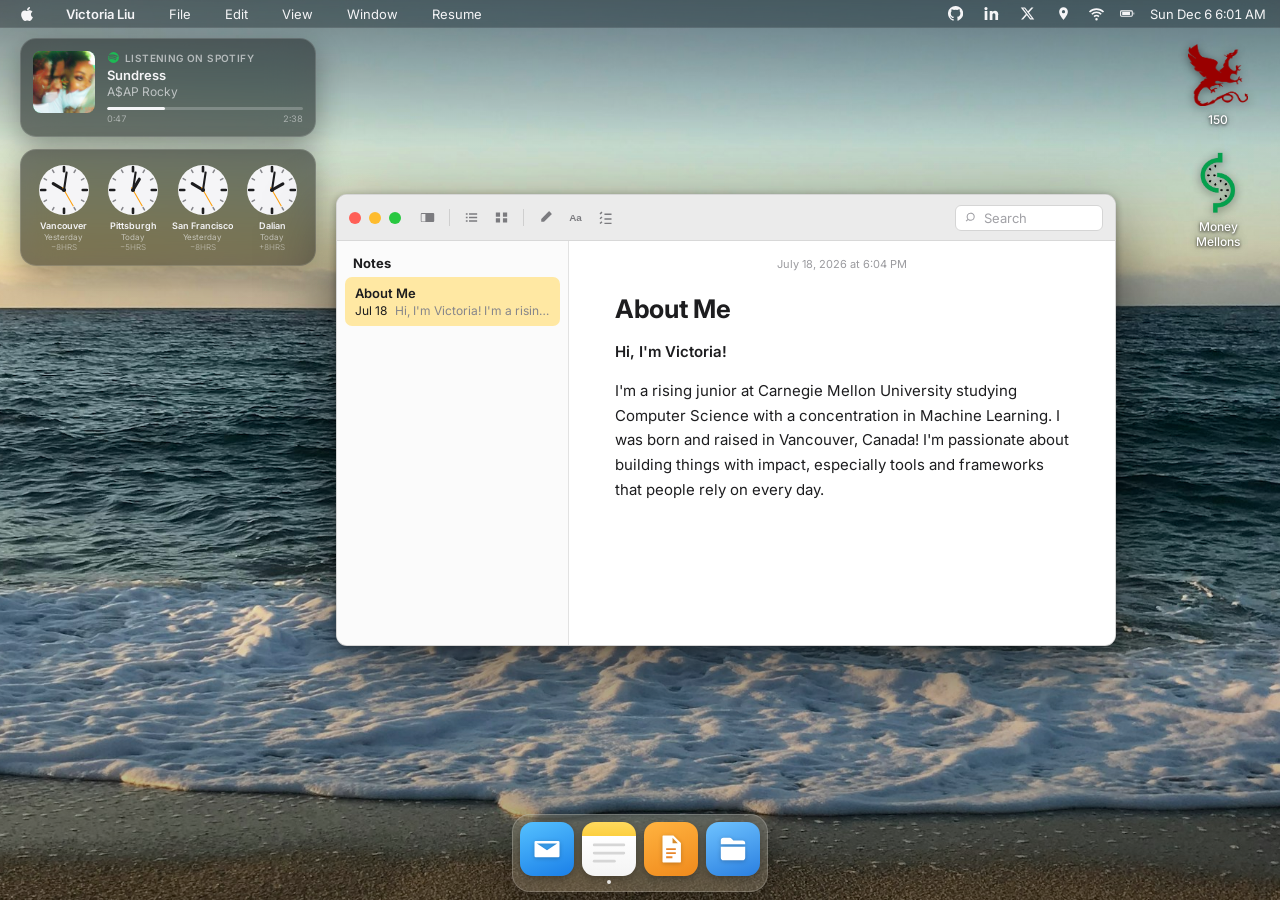
==== index.html @ 5d619349 "world clock" ====
<!DOCTYPE html>
<html lang="en">

  <head>

    <meta charset="utf-8">
    <meta name="viewport" content="width=device-width, initial-scale=1, shrink-to-fit=no">
    <meta name="description" content="Victoria Liu — Computer Science student at Carnegie Mellon University.">
    <meta name="author" content="Victoria Liu">

    <title>Victoria Liu</title>

    <!-- Favicon -->
    <link rel="icon" type="image/png" href="/img/favicon-96x96.png" sizes="96x96" />
    <link rel="icon" type="image/svg+xml" href="/img/favicon.svg" />
    <link rel="shortcut icon" href="/img/favicon.ico" />
    <link rel="apple-touch-icon" sizes="180x180" href="/img/apple-touch-icon.png" />
    <link rel="manifest" href="/img/site.webmanifest" />

    <!-- ?v= is a cache buster: bump it whenever the CSS or JS changes so
         browsers (and GitHub Pages visitors) don't run a stale stylesheet. -->
    <link href="css/macos.css?v=13" rel="stylesheet">

  </head>

  <body>

    <!-- ============ Menu bar ============ -->
    <div id="menubar">
      <button id="apple-btn" type="button" aria-label="Apple menu" aria-expanded="false">
        <svg class="apple-logo" viewBox="0 0 384 512" aria-hidden="true">
          <path d="M318.7 268.7c-.2-36.7 16.4-64.4 50-84.8-18.8-26.9-47.2-41.7-84.7-44.6-35.5-2.8-74.3 20.7-88.5 20.7-15 0-49.4-19.7-76.4-19.7C63.3 141.2 4 184.8 4 273.5q0 39.3 14.4 81.2c12.8 36.7 59 126.7 107.2 125.2 25.2-.6 43-17.9 75.8-17.9 31.8 0 48.3 17.9 76.4 17.9 48.6-.7 90.4-82.5 102.6-119.3-65.2-30.7-61.7-90-61.7-91.9zm-56.6-164.2c27.3-32.4 24.8-61.9 24-72.5-24.1 1.4-52 16.4-67.9 34.9-17.5 19.8-27.8 44.3-25.6 71.9 26.1 2 49.9-11.4 69.5-34.3z"/>
        </svg>
      </button>
      <span class="menu-item bold">Victoria Liu</span>
      <span class="menu-item hide-sm">File</span>
      <span class="menu-item hide-sm">Edit</span>
      <span class="menu-item hide-sm">View</span>
      <span class="menu-item hide-sm">Window</span>
      <a class="menu-item hide-sm" href="Victoria_Liu_Resume.pdf" target="_blank" rel="noopener"
         data-opens="preview">Resume</a>

      <span class="spacer"></span>

      <div class="status">
        <a class="status-icon" href="https://github.com/vliu12" target="_blank" rel="noopener"
           aria-label="GitHub" title="GitHub">
          <svg viewBox="0 0 16 16" aria-hidden="true">
            <path d="M8 0a8 8 0 0 0-2.5 15.6c.4.1.5-.2.5-.4v-1.4c-2.2.5-2.7-1-2.7-1-.4-.9-.9-1.2-.9-1.2-.7-.5.1-.5.1-.5.8.1 1.2.8 1.2.8.7 1.2 1.9.9 2.4.7 0-.6.3-.9.5-1.1-1.8-.2-3.6-.9-3.6-3.9 0-.9.3-1.6.8-2.1-.1-.2-.4-1 .1-2.1 0 0 .7-.2 2.2.8a7.6 7.6 0 0 1 4 0c1.5-1 2.2-.8 2.2-.8.5 1.1.2 1.9.1 2.1.5.5.8 1.2.8 2.1 0 3-1.8 3.7-3.6 3.9.3.3.5.8.5 1.5v2.2c0 .2.1.5.6.4A8 8 0 0 0 8 0z"/>
          </svg>
        </a>

        <a class="status-icon" href="https://www.linkedin.com/in/victoria-liu-9a439a294/"
           target="_blank" rel="noopener" aria-label="LinkedIn" title="LinkedIn">
          <svg viewBox="0 0 16 16" aria-hidden="true">
            <path d="M3.6 5.3H.7V15h2.9V5.3zM2.1 1a1.7 1.7 0 1 0 0 3.4A1.7 1.7 0 0 0 2.1 1zM15.3 9.5c0-2.8-1.5-4.4-3.6-4.4-1.5 0-2.3.8-2.7 1.4V5.3H6.1c0 .8 0 9.7 0 9.7H9V9.6c0-.3 0-.5.1-.7.2-.5.7-1.1 1.5-1.1 1 0 1.5.8 1.5 2V15h2.9V9.5z"/>
          </svg>
        </a>

        <a class="status-icon" href="https://x.com/victor1aliu" target="_blank" rel="noopener"
           aria-label="X" title="X">
          <svg viewBox="0 0 24 24" aria-hidden="true">
            <path d="M18.244 2.25h3.308l-7.227 8.26 8.502 11.24H16.17l-5.214-6.817L4.99 21.75H1.68l7.73-8.835L1.254 2.25H8.08l4.713 6.231 5.451-6.231zm-1.161 17.52h1.833L7.084 4.126H5.117l11.966 15.644z"/>
          </svg>
        </a>

        <button class="status-icon" id="location-btn" type="button"
                aria-label="Location" title="Location" aria-expanded="false">
          <svg viewBox="0 0 24 24" aria-hidden="true">
            <path d="M12 2a7 7 0 0 0-7 7c0 5.25 7 13 7 13s7-7.75 7-13a7 7 0 0 0-7-7zm0 9.6A2.6 2.6 0 1 1 12 6.4a2.6 2.6 0 0 1 0 5.2z"/>
          </svg>
        </button>
        <svg class="hide-sm" viewBox="0 0 24 24" aria-hidden="true">
          <path d="M12 18.5a1.75 1.75 0 1 0 0 3.5 1.75 1.75 0 0 0 0-3.5zm0-4.6c1.6 0 3.1.6 4.2 1.7l-1.6 1.6a3.7 3.7 0 0 0-5.2 0l-1.6-1.6a5.9 5.9 0 0 1 4.2-1.7zm0-4.6c2.8 0 5.4 1.1 7.4 3l-1.6 1.6a8 8 0 0 0-11.6 0L4.6 12.3a10.4 10.4 0 0 1 7.4-3zm0-4.6c4.1 0 7.9 1.6 10.7 4.3l-1.6 1.6a13 13 0 0 0-18.2 0L1.3 9C4.1 6.3 7.9 4.7 12 4.7z"/>
        </svg>
        <svg class="hide-sm" viewBox="0 0 24 24" aria-hidden="true">
          <path d="M3.5 7.5h14a2 2 0 0 1 2 2v5a2 2 0 0 1-2 2h-14a2 2 0 0 1-2-2v-5a2 2 0 0 1 2-2zm0 1.5a.5.5 0 0 0-.5.5v5a.5.5 0 0 0 .5.5h14a.5.5 0 0 0 .5-.5v-5a.5.5 0 0 0-.5-.5h-14zm1 1h11v4h-11v-4zm16 .5h1v3h-1v-3z"/>
        </svg>
        <span id="clock">—</span>
      </div>
    </div>

    <!-- ============ Apple menu ============ -->
    <div id="apple-menu" role="menu" aria-label="Apple menu" hidden>
      <button class="am-item" type="button" data-opens-window="about" role="menuitem">About This Mac</button>
      <div class="am-sep"></div>
      <button class="am-item" type="button" role="menuitem">System Settings…</button>
      <button class="am-item" type="button" role="menuitem">App Store</button>
      <div class="am-sep"></div>
      <button class="am-item am-submenu" type="button" role="menuitem">
        Recent Items
        <svg viewBox="0 0 24 24" aria-hidden="true"><path d="M9 5l7 7-7 7z"/></svg>
      </button>
      <div class="am-sep"></div>
      <button class="am-item" type="button" role="menuitem">
        Force Quit…<span class="am-key">⌥⇧⌘⎋</span>
      </button>
      <div class="am-sep"></div>
      <button class="am-item" type="button" role="menuitem">Sleep</button>
      <button class="am-item" type="button" role="menuitem">Restart…</button>
      <button class="am-item" type="button" role="menuitem">Shut Down…</button>
      <div class="am-sep"></div>
      <button class="am-item" type="button" role="menuitem">
        Lock Screen<span class="am-key">⌃⌘Q</span>
      </button>
      <button class="am-item" type="button" role="menuitem">
        Log Out Victoria Liu…<span class="am-key">⇧⌘Q</span>
      </button>
    </div>

    <!-- ============ Location popover ============ -->
    <div id="location-panel" role="dialog" aria-label="Location" hidden>
      <div class="cc-card cc-place">
        <span class="cc-pin">
          <svg viewBox="0 0 24 24" aria-hidden="true">
            <path d="M12 2a7 7 0 0 0-7 7c0 5.25 7 13 7 13s7-7.75 7-13a7 7 0 0 0-7-7zm0 9.6A2.6 2.6 0 1 1 12 6.4a2.6 2.6 0 0 1 0 5.2z"/>
          </svg>
        </span>
        <span class="cc-place-text">
          <span class="cc-title">San Jose</span>
          <span class="cc-sub">California, United States</span>
        </span>
      </div>

      <div class="cc-card">
        <div class="cc-row">
          <span class="cc-label">Local time</span>
          <span class="cc-value" id="local-time">—</span>
        </div>
        <div class="cc-row">
          <span class="cc-label">Time zone</span>
          <span class="cc-value" id="local-zone">Pacific Time</span>
        </div>
      </div>

      <div class="cc-card cc-note">
        <span class="cc-label">Currently</span>
        <span class="cc-note-text">Summer on ServiceNow's AI&nbsp;Discovery team</span>
      </div>
    </div>

    <!-- ============ Desktop ============ -->
    <div id="desktop">

      <!-- ---------- Desktop widgets ---------- -->
      <div id="desktop-widgets">

      <a id="now-playing" href="https://open.spotify.com/" target="_blank" rel="noopener">
        <span class="np-art">
          <img id="np-art-img" src="" alt="" hidden>
          <svg class="np-art-fallback" viewBox="0 0 24 24" aria-hidden="true">
            <path d="M12 3v10.6a3.2 3.2 0 1 0 1.6 2.8V7.4l5.4-1.5V3z"/>
          </svg>
        </span>

        <span class="np-meta">
          <span class="np-top">
            <svg class="np-logo" viewBox="0 0 24 24" aria-hidden="true">
              <path d="M12 2a10 10 0 1 0 0 20 10 10 0 0 0 0-20zm4.6 14.4a.8.8 0 0 1-1.1.3c-3-1.8-6.7-2.2-11.1-1.2a.8.8 0 1 1-.3-1.5c4.8-1.1 8.9-.6 12.2 1.4.4.2.5.7.3 1zm1.2-2.7a1 1 0 0 1-1.3.3c-3.4-2.1-8.6-2.7-12.6-1.5a1 1 0 0 1-.6-1.9c4.6-1.4 10.3-.7 14.2 1.7.4.3.6.9.3 1.4zm.1-2.8C14 8.6 7.7 8.4 4 9.5a1.2 1.2 0 1 1-.7-2.3C7.6 5.9 14.5 6.2 19 8.8a1.2 1.2 0 0 1-1.2 2.1z"/>
            </svg>
            <span class="np-status" id="np-status">Listening on Spotify</span>
          </span>
          <span class="np-title" id="np-title">—</span>
          <span class="np-artist" id="np-artist">—</span>
          <span class="np-bar"><span class="np-fill" id="np-fill"></span></span>
          <span class="np-times">
            <span id="np-elapsed">0:00</span>
            <span id="np-total">0:00</span>
          </span>
        </span>
      </a>

      <section id="world-clock" aria-label="World clock">
        <div class="wc-grid" id="wc-grid"></div>
      </section>

      </div>

      <!-- ---------- Desktop shortcuts ---------- -->
      <div id="desktop-icons">
        <a class="desktop-icon" href="https://www.cs.cmu.edu/~15150/staff.html"
           target="_blank" rel="noopener" title="15-150 course staff">
          <span class="di-glyph">
            <img src="img/scs-dragon.png" alt="" aria-hidden="true">
          </span>
          <span class="di-label">150</span>
        </a>

        <a class="desktop-icon" href="https://www.andrew.cmu.edu/user/ultimate/mmellons/roster.html"
           target="_blank" rel="noopener" title="CMU Money Mellons roster">
          <span class="di-glyph">
            <img src="img/money-mellons.png" alt="" aria-hidden="true">
          </span>
          <span class="di-label">Money Mellons</span>
        </a>
      </div>

      <!-- ---------- Notes (light theme) ---------- -->
      <div class="window theme-notes" data-app="notes" style="width: 780px; height: 452px;" hidden>
        <div class="titlebar">
          <div class="traffic">
            <button class="close" type="button" aria-label="Close">
              <svg viewBox="0 0 8 8" aria-hidden="true"><path d="M1.5 1.5l5 5M6.5 1.5l-5 5"/></svg>
            </button>
            <button class="minimize" type="button" aria-label="Minimize">
              <svg viewBox="0 0 8 8" aria-hidden="true"><path d="M1.2 4h5.6"/></svg>
            </button>
            <button class="zoom" type="button" aria-label="Zoom">
              <svg viewBox="0 0 8 8" aria-hidden="true"><path d="M1.5 1.5h5v5h-5z"/></svg>
            </button>
          </div>

          <div class="notes-tools" aria-hidden="true">
            <svg viewBox="0 0 24 24"><path d="M4 5.5h16a1.5 1.5 0 0 1 1.5 1.5v10a1.5 1.5 0 0 1-1.5 1.5H4A1.5 1.5 0 0 1 2.5 17V7A1.5 1.5 0 0 1 4 5.5zm5 1.5H4a.5.5 0 0 0-.5.5v9.5a.5.5 0 0 0 .5.5h5V7z"/></svg>
            <span class="tool-sep"></span>
            <svg viewBox="0 0 24 24"><path d="M4 6h2.5v2H4V6zm4.5 0H20v2H8.5V6zM4 11h2.5v2H4v-2zm4.5 0H20v2H8.5v-2zM4 16h2.5v2H4v-2zm4.5 0H20v2H8.5v-2z"/></svg>
            <svg class="hide-sm" viewBox="0 0 24 24"><path d="M4 5h6v6H4V5zm10 0h6v6h-6V5zM4 13h6v6H4v-6zm10 0h6v6h-6v-6z"/></svg>
            <span class="tool-sep hide-sm"></span>
            <svg class="hide-sm" viewBox="0 0 24 24"><path d="M17.8 3.6l2.6 2.6a1 1 0 0 1 0 1.4L10 18h-4v-4L16.4 3.6a1 1 0 0 1 1.4 0z"/></svg>
            <svg class="hide-sm" viewBox="0 0 24 24"><text x="12" y="17.5" text-anchor="middle" font-size="14" font-weight="600" font-family="-apple-system, BlinkMacSystemFont, sans-serif">Aa</text></svg>
            <svg class="hide-sm" viewBox="0 0 24 24"><path d="M3.5 6.2l1.6 1.6 2.6-2.6L6.3 3.6 3.5 6.2zm7 .3h10v2h-10v-2zM3.5 13l1.6 1.6 2.6-2.6-1.4-1.4-2.8 2.4zm7 0h10v2h-10v-2zM3.5 19.6l1.6 1.6 2.6-2.6-1.4-1.4-2.8 2.4zm7-.3h10v2h-10v-2z"/></svg>
          </div>

          <div class="notes-search" aria-hidden="true">
            <svg viewBox="0 0 24 24"><path d="M10.5 3a7.5 7.5 0 1 1-4.6 13.4l-3.2 3.2-1.4-1.4 3.2-3.2A7.5 7.5 0 0 1 10.5 3zm0 2a5.5 5.5 0 1 0 0 11 5.5 5.5 0 0 0 0-11z"/></svg>
            <span>Search</span>
          </div>
        </div>

        <div class="window-body">
          <nav class="notes-list">
            <div class="notes-list-header">Notes</div>
            <button class="note-item active" type="button">
              <span class="note-item-title">About Me</span>
              <span class="note-item-meta">
                <span class="note-item-date">Jul 18</span>
                Hi, I'm Victoria! I'm a rising junior at CMU…
              </span>
            </button>
          </nav>

          <article class="notes-content">
            <div class="note-timestamp">July 18, 2026 at 6:04 PM</div>

            <h1 class="note-title">About Me</h1>

            <p class="note-lead">Hi, I'm Victoria!</p>

            <p>
              I'm a rising junior at Carnegie Mellon University studying Computer Science
              with a concentration in Machine Learning. I was born and raised in Vancouver,
              Canada! I'm passionate about building things with impact, especially tools and
              frameworks that people rely on every day.
            </p>

          </article>
        </div>

        <div class="resize-handle"></div>
      </div>

      <!-- ---------- About This Mac ---------- -->
      <div class="window theme-about" data-app="about" style="width: 372px; height: 566px;" hidden>
        <div class="titlebar">
          <div class="traffic">
            <button class="close" type="button" aria-label="Close">
              <svg viewBox="0 0 8 8" aria-hidden="true"><path d="M1.5 1.5l5 5M6.5 1.5l-5 5"/></svg>
            </button>
            <span class="dot-disabled"></span>
            <span class="dot-disabled"></span>
          </div>
        </div>

        <div class="about-body">
          <img class="about-portrait" src="img/profile.jpg" alt="Victoria Liu">

          <h1 class="about-name">Victoria Liu</h1>
          <p class="about-sub">April 2006</p>

          <dl class="about-specs">
            <dt>Education</dt><dd>Carnegie Mellon University</dd>
            <dt>Currently</dt><dd>ServiceNow</dd>
            <dt>Previously</dt><dd>Turing</dd>
          </dl>

          <div class="about-footer">
            <span class="about-cert">Regulatory Certification</span>
            <p>© 2026 Victoria Liu.<br>All Rights Reserved.</p>
          </div>
        </div>
      </div>

      <!-- ---------- Mail: compose ---------- -->
      <div class="window theme-mail" data-app="mail" style="width: 620px; height: 640px;" hidden>
        <div class="titlebar">
          <span class="title">New Message</span>
          <span class="titlebar-spacer"></span>
          <div class="traffic">
            <button class="minimize" type="button" aria-label="Minimize">
              <svg viewBox="0 0 20 20" aria-hidden="true"><path d="M5 13.5h10v1.1H5z"/></svg>
            </button>
            <button class="zoom" type="button" aria-label="Full screen">
              <svg viewBox="0 0 20 20" aria-hidden="true"><path d="M4 11.4h1.1v3l3.2-3.2.8.8-3.2 3.2h3v1.1H4v-4.9zm11.9-2.8h-1.1v-3l-3.2 3.2-.8-.8 3.2-3.2h-3V3.7h4.9v4.9z"/></svg>
            </button>
            <button class="close" type="button" aria-label="Close">
              <svg viewBox="0 0 20 20" aria-hidden="true"><path d="M14.7 6.1l-.8-.8-3.9 3.9-3.9-3.9-.8.8 3.9 3.9-3.9 3.9.8.8 3.9-3.9 3.9 3.9.8-.8-3.9-3.9z"/></svg>
            </button>
          </div>
        </div>

        <form class="mail-body" id="mail-form" novalidate>
          <div class="mail-field">
            <span class="mail-prefix">To</span>
            <input id="mail-to" type="text" value="Victoria Liu" readonly tabindex="-1">
            <span class="mail-ccbcc" aria-hidden="true">Cc Bcc</span>
          </div>

          <div class="mail-field">
            <span class="mail-prefix">From</span>
            <input id="mail-from" name="email" type="email" required
                   placeholder="your@email.com" autocomplete="email"
                   aria-label="Your email address">
          </div>

          <div class="mail-field">
            <input id="mail-subject" name="subject" type="text" required
                   placeholder="Subject" aria-label="Subject">
          </div>

          <!-- Honeypot: real people never see or fill this. -->
          <input class="mail-hp" type="text" name="_gotcha" tabindex="-1" autocomplete="off" aria-hidden="true">

          <textarea id="mail-message" name="message" required
                    aria-label="Message"></textarea>

          <p class="mail-status" id="mail-status" role="status" aria-live="polite"></p>

          <div class="mail-formatbar" aria-hidden="true">
            <span class="fmt-font">Sans Serif<svg viewBox="0 0 24 24"><path d="M7 10l5 5 5-5z"/></svg></span>
            <span class="fmt-sep"></span>
            <span class="fmt-b">B</span>
            <span class="fmt-i">I</span>
            <span class="fmt-u">U</span>
            <span class="fmt-sep"></span>
            <svg viewBox="0 0 24 24"><path d="M3 5h18v2H3V5zm0 4h12v2H3V9zm0 4h18v2H3v-2zm0 4h12v2H3v-2z"/></svg>
            <svg viewBox="0 0 24 24"><path d="M4 6h2v2H4V6zm4 .5h12v1.5H8V6.5zM4 11h2v2H4v-2zm4 .5h12V13H8v-1.5zM4 16h2v2H4v-2zm4 .5h12V18H8v-1.5z"/></svg>
            <svg viewBox="0 0 24 24"><path d="M11 5h10v2H11V5zm0 6h10v2H11v-2zm0 6h10v2H11v-2zM3 6.5L6 4v5L3 6.5zm0 6L6 10v5l-3-2.5z"/></svg>
          </div>

          <div class="mail-actions">
            <button class="mail-send" type="submit">
              Send
              <span class="mail-send-caret"><svg viewBox="0 0 24 24"><path d="M7 10l5 5 5-5z"/></svg></span>
            </button>

            <div class="mail-tools" aria-hidden="true">
              <span class="tool-aa">Aa</span>
              <svg viewBox="0 0 24 24"><path d="M16.5 6.5l1.9-1.9 1.1 1.1-1.9 1.9-1.1-1.1zM4 17.2L14.4 6.8l1.1 1.1L5.1 18.3H4v-1.1z"/></svg>
              <svg viewBox="0 0 24 24"><path d="M16.5 6v9.8a4 4 0 1 1-8 0V5.5a2.6 2.6 0 0 1 5.2 0v9.3a1.2 1.2 0 0 1-2.4 0V6.5H10v8.3a2.5 2.5 0 0 0 5 0V5.5a3.9 3.9 0 0 0-7.8 0v10.3a5.3 5.3 0 0 0 10.6 0V6h-1.3z"/></svg>
              <svg viewBox="0 0 24 24"><path d="M10.6 13.4a3.7 3.7 0 0 0 5.6.4l2.3-2.3a3.7 3.7 0 0 0-5.3-5.3l-1.3 1.3 1.1 1.1 1.3-1.3a2.2 2.2 0 0 1 3.1 3.1l-2.3 2.3a2.2 2.2 0 0 1-3.3-.2l-1.2.9zm2.8-2.8a3.7 3.7 0 0 0-5.6-.4l-2.3 2.3a3.7 3.7 0 0 0 5.3 5.3l1.3-1.3-1.1-1.1-1.3 1.3a2.2 2.2 0 0 1-3.1-3.1l2.3-2.3a2.2 2.2 0 0 1 3.3.2l1.2-.9z"/></svg>
              <svg viewBox="0 0 24 24"><path d="M12 2a10 10 0 1 0 0 20 10 10 0 0 0 0-20zm0 1.6a8.4 8.4 0 1 1 0 16.8 8.4 8.4 0 0 1 0-16.8zM8.5 9.5a1.2 1.2 0 1 1 2.4 0 1.2 1.2 0 0 1-2.4 0zm4.6 0a1.2 1.2 0 1 1 2.4 0 1.2 1.2 0 0 1-2.4 0zM12 17c-2 0-3.7-1.2-4.4-3h8.8c-.7 1.8-2.4 3-4.4 3z"/></svg>
              <svg viewBox="0 0 24 24"><path d="M4 5h16a1 1 0 0 1 1 1v12a1 1 0 0 1-1 1H4a1 1 0 0 1-1-1V6a1 1 0 0 1 1-1zm.6 12.4h14.8l-4.2-5.6-3.3 4.3-2.3-2.8-5 4.1z"/></svg>
              <svg viewBox="0 0 24 24"><path d="M12 2a4.5 4.5 0 0 0-4.5 4.5V9H6a1 1 0 0 0-1 1v10a1 1 0 0 0 1 1h12a1 1 0 0 0 1-1V10a1 1 0 0 0-1-1h-1.5V6.5A4.5 4.5 0 0 0 12 2zm0 1.6a2.9 2.9 0 0 1 2.9 2.9V9H9.1V6.5A2.9 2.9 0 0 1 12 3.6z"/></svg>
              <svg class="tool-more" viewBox="0 0 24 24"><path d="M12 8a1.6 1.6 0 1 1 0-3.2A1.6 1.6 0 0 1 12 8zm0 5.6a1.6 1.6 0 1 1 0-3.2 1.6 1.6 0 0 1 0 3.2zm0 5.6a1.6 1.6 0 1 1 0-3.2 1.6 1.6 0 0 1 0 3.2z"/></svg>
            </div>

            <button class="mail-discard" type="button" aria-label="Discard draft" title="Discard draft">
              <svg viewBox="0 0 24 24"><path d="M9 3h6l1 1h4v2H4V4h4l1-1zM6 7h12l-1 13a1 1 0 0 1-1 1H8a1 1 0 0 1-1-1L6 7z"/></svg>
            </button>
          </div>
        </form>

        <div class="resize-handle"></div>
      </div>

      <!-- ---------- Preview: resume PDF ---------- -->
      <div class="window theme-preview" data-app="preview" style="width: 720px; height: 760px;" hidden>
        <div class="titlebar">
          <div class="traffic">
            <button class="close" type="button" aria-label="Close">
              <svg viewBox="0 0 8 8" aria-hidden="true"><path d="M1.5 1.5l5 5M6.5 1.5l-5 5"/></svg>
            </button>
            <button class="minimize" type="button" aria-label="Minimize">
              <svg viewBox="0 0 8 8" aria-hidden="true"><path d="M1.2 4h5.6"/></svg>
            </button>
            <button class="zoom" type="button" aria-label="Zoom">
              <svg viewBox="0 0 8 8" aria-hidden="true"><path d="M1.5 1.5h5v5h-5z"/></svg>
            </button>
          </div>
          <span class="title">Victoria_Liu_Resume.pdf</span>
          <span class="titlebar-spacer"></span>
          <a class="pdf-open-link" href="Victoria_Liu_Resume.pdf" target="_blank" rel="noopener">
            <svg viewBox="0 0 16 16" aria-hidden="true"><path d="M6 3h7v7h-2V6.4l-6.3 6.3-1.4-1.4L9.6 5H6V3z"/></svg>
            Open
          </a>
        </div>

        <div class="pdf-body">
          <!-- <object> renders its children only when the PDF can't be shown
               inline (e.g. mobile Safari), giving a genuine fallback. -->
          <object class="pdf-frame" type="application/pdf"
                  data-src="Victoria_Liu_Resume.pdf#view=FitH"
                  aria-label="Victoria Liu — Resume">
            <p class="pdf-fallback">
              This browser can't display PDFs inline.
              <a href="Victoria_Liu_Resume.pdf" target="_blank" rel="noopener">Open the resume</a>
              in a new tab instead.
            </p>
          </object>
        </div>

        <div class="resize-handle"></div>
      </div>

      <!-- ---------- Pages: work experience document ---------- -->
      <div class="window theme-pages" data-app="pages" style="width: 860px; height: 660px;" hidden>
        <div class="titlebar">
          <div class="traffic">
            <button class="close" type="button" aria-label="Close">
              <svg viewBox="0 0 8 8" aria-hidden="true"><path d="M1.5 1.5l5 5M6.5 1.5l-5 5"/></svg>
            </button>
            <button class="minimize" type="button" aria-label="Minimize">
              <svg viewBox="0 0 8 8" aria-hidden="true"><path d="M1.2 4h5.6"/></svg>
            </button>
            <button class="zoom" type="button" aria-label="Zoom">
              <svg viewBox="0 0 8 8" aria-hidden="true"><path d="M1.5 1.5h5v5h-5z"/></svg>
            </button>
          </div>

          <div class="pg-tools" aria-hidden="true">
            <span class="pg-tool"><svg viewBox="0 0 24 24"><path d="M4 5.5h16a1.5 1.5 0 0 1 1.5 1.5v10a1.5 1.5 0 0 1-1.5 1.5H4A1.5 1.5 0 0 1 2.5 17V7A1.5 1.5 0 0 1 4 5.5zm5 1.5H4a.5.5 0 0 0-.5.5v9.5a.5.5 0 0 0 .5.5h5V7z"/></svg><i>View</i></span>
            <span class="pg-tool"><svg viewBox="0 0 24 24"><path d="M10.5 3a7.5 7.5 0 1 1-4.6 13.4l-3.2 3.2-1.4-1.4 3.2-3.2A7.5 7.5 0 0 1 10.5 3zm0 2a5.5 5.5 0 1 0 0 11 5.5 5.5 0 0 0 0-11z"/></svg><i>Zoom</i></span>
            <span class="pg-sep"></span>
            <span class="pg-tool"><svg viewBox="0 0 24 24"><path d="M6 3h8l4 4v14a1 1 0 0 1-1 1H6a1 1 0 0 1-1-1V4a1 1 0 0 1 1-1zm7 1.6V8h3.4L13 4.6z"/></svg><i>Insert</i></span>
            <span class="pg-tool"><svg viewBox="0 0 24 24"><path d="M3 4h18v16H3V4zm2 2v3h5V6H5zm7 0v3h7V6h-7zM5 11v3h5v-3H5zm7 0v3h7v-3h-7zM5 16v2h5v-2H5zm7 0v2h7v-2h-7z"/></svg><i>Table</i></span>
            <span class="pg-tool"><svg viewBox="0 0 24 24"><path d="M4 19h16v2H4v-2zM6 10h3v7H6v-7zm5-5h3v12h-3V5zm5 8h3v4h-3v-4z"/></svg><i>Chart</i></span>
            <span class="pg-tool"><svg viewBox="0 0 24 24"><path d="M5 4h14v3h-5.5v13h-3V7H5V4z"/></svg><i>Text</i></span>
            <span class="pg-tool"><svg viewBox="0 0 24 24"><path d="M4 5h16a1 1 0 0 1 1 1v12a1 1 0 0 1-1 1H4a1 1 0 0 1-1-1V6a1 1 0 0 1 1-1zm.6 12.4h14.8l-4.2-5.6-3.3 4.3-2.3-2.8-5 4.1z"/></svg><i>Media</i></span>
          </div>

          <span class="titlebar-spacer"></span>

          <div class="pg-right" aria-hidden="true">
            <span class="pg-pill">Format</span>
            <span class="pg-pill">Document</span>
          </div>
        </div>

        <div class="pages-canvas">
          <article class="pages-sheet">
            <h1 class="ps-title">Work Experience</h1>
            <p class="ps-sub">Victoria Liu</p>

            <section class="ps-entry">
              <div class="ps-head">
                <span class="ps-role">Software Engineer Intern</span>
                <span class="ps-date">May 2026 – Aug 2026</span>
              </div>
              <div class="ps-org">ServiceNow, AI Control Tower Team · Santa Clara, CA</div>
            </section>

            <section class="ps-entry">
              <div class="ps-head">
                <span class="ps-role">Software Developer</span>
                <span class="ps-date">Jul 2025 – Oct 2025</span>
              </div>
              <div class="ps-org">Turing · Palo Alto, CA</div>
              <ul>
                <li>Built internal dashboards with Django and REST APIs, streamlining team management and reducing coordination time by 25%.</li>
                <li>Engineered scalable UI flows and backend integrations to support 4,500+ concurrent users during planned scale-up.</li>
                <li>Implemented advanced search, filtering, pagination, and real-time JSON endpoints, reducing data retrieval latency by 30% and improving cross-team data sync.</li>
              </ul>
            </section>

            <section class="ps-entry">
              <div class="ps-head">
                <span class="ps-role">Software Developer Intern</span>
                <span class="ps-date">May 2025 – Jul 2025</span>
              </div>
              <div class="ps-org">Wealthmeup.ai · Lewes, DE</div>
              <ul>
                <li>Spearheaded an automated Slack alert system to monitor account balances, eliminating manual checks and reducing response delays by 50%.</li>
                <li>Engineered Python scraping pipelines to aggregate multi-source outreach data, increasing lead generation efficiency by 40%.</li>
                <li>Partnered with product and growth teams to design new app features, supporting backend monitoring, user adoption, and launch strategy.</li>
              </ul>
            </section>

            <section class="ps-entry">
              <div class="ps-head">
                <span class="ps-role">Software Developer</span>
                <span class="ps-date">Jan 2025 – Present</span>
              </div>
              <div class="ps-org">ScottyLabs · Pittsburgh, PA</div>
              <ul>
                <li>Developed an SSO-enabled rating and review system for CMUEats, storing 1,000+ feedback entries in MongoDB and improving usability.</li>
                <li>Collaborated in a 7-person team to scale CMUEats, a full-stack PWA serving 3,000+ monthly users with live dining availability across CMU.</li>
                <li>Integrated DiningAPI to scrape data from 20+ CMU dining sites and distribute real-time dining information through a RESTful API.</li>
              </ul>
            </section>

            <section class="ps-entry">
              <div class="ps-head">
                <span class="ps-role">Teaching Assistant</span>
                <span class="ps-date">Jan 2026 – Present</span>
              </div>
              <div class="ps-org">Carnegie Mellon University, 15-150 · Pittsburgh, PA</div>
              <ul>
                <li>Lead weekly recitations and office hours for 15-150: Principles of Functional Programming, a proof- and code-intensive course in Standard ML.</li>
                <li>Guide students through recursion, higher-order functions, cost analysis, work-span reasoning, and inductive proofs.</li>
                <li>Provide detailed feedback on code correctness, asymptotic analysis, and formal reasoning to strengthen both programming and proof-writing skills.</li>
              </ul>
            </section>
          </article>
        </div>

        <div class="resize-handle"></div>
      </div>

      <!-- ---------- Projects (dark theme) ---------- -->
      <div class="window" data-app="projects" style="width: 820px; height: 520px;" hidden>
        <div class="titlebar">
          <div class="traffic">
            <button class="close" type="button" aria-label="Close">
              <svg viewBox="0 0 8 8" aria-hidden="true"><path d="M1.5 1.5l5 5M6.5 1.5l-5 5"/></svg>
            </button>
            <button class="minimize" type="button" aria-label="Minimize">
              <svg viewBox="0 0 8 8" aria-hidden="true"><path d="M1.2 4h5.6"/></svg>
            </button>
            <button class="zoom" type="button" aria-label="Zoom">
              <svg viewBox="0 0 8 8" aria-hidden="true"><path d="M1.5 1.5h5v5h-5z"/></svg>
            </button>
          </div>
          <span class="title">Projects</span>
        </div>

        <div class="window-body">
          <nav class="win-sidebar">
            <div class="section-label">Projects</div>
            <div id="project-list"></div>
          </nav>
          <div class="win-detail" id="project-detail"></div>
        </div>

        <div class="resize-handle"></div>
      </div>

    </div>

    <!-- ============ Dock ============ -->
    <div id="dock">
      <button class="dock-app" data-app="mail" type="button" aria-label="Mail">
        <span class="tooltip">Mail</span>
        <span class="icon mail">
          <svg viewBox="0 0 24 24" aria-hidden="true">
            <path d="M3 5.5h18a1 1 0 0 1 1 1v11a1 1 0 0 1-1 1H3a1 1 0 0 1-1-1v-11a1 1 0 0 1 1-1zm.9 2L12 13l8.1-5.5H3.9z"/>
          </svg>
        </span>
        <span class="dot"></span>
      </button>

      <button class="dock-app" data-app="notes" type="button" aria-label="Notes">
        <span class="tooltip">Notes</span>
        <span class="icon notes">
          <svg viewBox="0 0 40 40" aria-hidden="true">
            <line x1="9" y1="17" x2="31" y2="17"/>
            <line x1="9" y1="23" x2="31" y2="23"/>
            <line x1="9" y1="29" x2="24" y2="29"/>
          </svg>
        </span>
        <span class="dot"></span>
      </button>

      <button class="dock-app" data-app="pages" type="button" aria-label="Work Experience">
        <span class="tooltip">Work Experience</span>
        <span class="icon pages">
          <svg viewBox="0 0 24 24" aria-hidden="true">
            <path d="M6.5 2.5h7.2L19 7.8V21a.5.5 0 0 1-.5.5h-12A.5.5 0 0 1 6 21V3a.5.5 0 0 1 .5-.5zm6.6 1.6v3.8h3.7l-3.7-3.8z"/>
            <path d="M8.6 11.4h6.8v1.3H8.6zM8.6 14.3h6.8v1.3H8.6zM8.6 17.2h4.4v1.3H8.6z" fill="#e8862b"/>
          </svg>
        </span>
        <span class="dot"></span>
      </button>

      <button class="dock-app" data-app="projects" type="button" aria-label="Projects">
        <span class="tooltip">Projects</span>
        <span class="icon projects">
          <svg viewBox="0 0 16 16" aria-hidden="true">
            <path d="M1.5 3.5A1.5 1.5 0 0 1 3 2h3.2c.4 0 .8.2 1.1.5l.9.9H13a1.5 1.5 0 0 1 1.5 1.5v.6h-13V3.5zM1.5 6.8h13v5.7A1.5 1.5 0 0 1 13 14H3a1.5 1.5 0 0 1-1.5-1.5V6.8z"/>
          </svg>
        </span>
        <span class="dot"></span>
      </button>
    </div>

    <script src="js/macos.js?v=13"></script>

  </body>

</html>
---- css/macos.css ----
/* =====================================================
   macOS-style desktop
   ===================================================== */

@import url('https://fonts.googleapis.com/css2?family=Inter:wght@300;400;500;600;700&display=swap');

:root {
  --menubar-h: 28px;
  --text: #f5f5f7;
  --text-dim: rgba(245, 245, 247, 0.68);
  --window-bg: #1e1e1f;
  --window-sidebar: #2a2a2c;
  --window-header: #323234;
  --hairline: rgba(255, 255, 255, 0.1);
  --accent: #0a84ff;
  --radius: 11px;
}

* {
  box-sizing: border-box;
}

html,
body {
  height: 100%;
  margin: 0;
  overflow: hidden;
}

body {
  font-family: -apple-system, BlinkMacSystemFont, 'Inter', 'Helvetica Neue', sans-serif;
  color: var(--text);
  -webkit-font-smoothing: antialiased;
  user-select: none;
}

/* ---- Wallpaper ----
   Photo: Unsplash (photo-1614065043559-bce24315e298), Unsplash License.
   The deep-blue fallback colour shows if the image is slow or missing. */
#desktop {
  position: fixed;
  inset: 0;
  overflow: hidden;
  background-color: #1b3a52;
  background-image: url('../img/wallpaper.jpg');
  background-size: cover;
  background-position: center center;
  background-repeat: no-repeat;
}

/* Scrim: page text now lives inside windows, so this only needs to
   keep the menu bar and dock legible against bright parts of the photo. */
#desktop::after {
  content: '';
  position: absolute;
  inset: 0;
  z-index: 0;
  pointer-events: none;
  background: linear-gradient(
    180deg,
    rgba(0, 0, 0, 0.42) 0%,
    rgba(0, 0, 0, 0.08) 16%,
    rgba(0, 0, 0, 0.06) 62%,
    rgba(0, 0, 0, 0.36) 100%
  );
}

/* ============ Menu bar ============ */
#menubar {
  position: fixed;
  top: 0;
  left: 0;
  right: 0;
  height: var(--menubar-h);
  z-index: 10000;
  display: flex;
  align-items: center;
  gap: 18px;
  padding: 0 14px;
  font-size: 13px;
  background: rgba(30, 30, 32, 0.36);
  backdrop-filter: saturate(180%) blur(22px);
  -webkit-backdrop-filter: saturate(180%) blur(22px);
  border-bottom: 1px solid rgba(255, 255, 255, 0.08);
}

#menubar .menu-item {
  cursor: default;
  padding: 2px 8px;
  border-radius: 5px;
  white-space: nowrap;
  transition: background-color 0.12s ease;
}

#menubar .menu-item:hover {
  background: rgba(255, 255, 255, 0.16);
}

#menubar .menu-item.bold {
  font-weight: 600;
}

#menubar .apple-logo {
  width: 14px;
  height: 16px;
  fill: var(--text);
  display: block;
}

#menubar .spacer {
  flex: 1;
}

#menubar .status {
  display: flex;
  align-items: center;
  gap: 14px;
  font-variant-numeric: tabular-nums;
}

#menubar .status svg {
  width: 17px;
  height: 17px;
  fill: var(--text);
  display: block;
}

#menubar a.menu-item {
  color: inherit;
  text-decoration: none;
}

/* ============ Apple menu ============ */
#menubar #apple-btn {
  display: flex;
  align-items: center;
  justify-content: center;
  width: 26px;
  height: 20px;
  padding: 0;
  border: none;
  border-radius: 5px;
  background: none;
  cursor: default;
  transition: background-color 0.12s ease;
}

#menubar #apple-btn:hover,
#menubar #apple-btn[aria-expanded='true'] {
  background: rgba(255, 255, 255, 0.22);
}

#apple-menu {
  position: fixed;
  z-index: 10001;
  min-width: 248px;
  padding: 5px;
  border-radius: 10px;
  background: rgba(246, 246, 248, 0.72);
  backdrop-filter: saturate(180%) blur(28px);
  -webkit-backdrop-filter: saturate(180%) blur(28px);
  border: 1px solid rgba(255, 255, 255, 0.45);
  box-shadow: 0 14px 44px rgba(0, 0, 0, 0.32), 0 2px 6px rgba(0, 0, 0, 0.18);
  color: #1d1d1f;
  transform-origin: top left;
  animation: cc-open 0.14s cubic-bezier(0.2, 0.9, 0.3, 1.15);
}

#apple-menu[hidden] {
  display: none;
}

.am-item {
  display: flex;
  align-items: center;
  width: 100%;
  gap: 10px;
  font: inherit;
  font-size: 0.8125rem;
  color: #1d1d1f;
  text-align: left;
  background: none;
  border: none;
  border-radius: 5px;
  padding: 5px 9px;
  cursor: default;
}

.am-item:hover {
  background: #0a68e8;
  color: #fff;
}

.am-key {
  margin-left: auto;
  color: #8e8e93;
  font-size: 0.75rem;
  letter-spacing: 0.06em;
}

.am-item:hover .am-key {
  color: rgba(255, 255, 255, 0.85);
}

.am-submenu svg {
  margin-left: auto;
  width: 12px;
  height: 12px;
  fill: #8e8e93;
}

.am-item:hover.am-submenu svg {
  fill: #fff;
}

.am-sep {
  height: 1px;
  margin: 5px 9px;
  background: rgba(0, 0, 0, 0.13);
}

/* ============ Location popover (Control Center style) ============ */
/* Shared treatment for the menu-bar status icons (GitHub, LinkedIn, pin). */
#menubar .status .status-icon {
  display: flex;
  align-items: center;
  justify-content: center;
  width: 22px;
  height: 20px;
  padding: 0;
  border: none;
  border-radius: 5px;
  background: none;
  color: inherit;
  text-decoration: none;
  cursor: default;
  flex-shrink: 0;
  transition: background-color 0.12s ease;
}

#menubar .status .status-icon svg {
  width: 15px;
  height: 15px;
  fill: var(--text);
  display: block;
}

#menubar .status .status-icon:hover {
  background: rgba(255, 255, 255, 0.16);
}

#menubar .status .status-icon[aria-expanded='true'] {
  background: rgba(255, 255, 255, 0.28);
}

#clock {
  white-space: nowrap;
}

#location-panel {
  position: fixed;
  z-index: 10001;
  width: 272px;
  display: flex;
  flex-direction: column;
  gap: 8px;
  padding: 10px;
  border-radius: 17px;
  background: rgba(246, 246, 248, 0.62);
  backdrop-filter: saturate(180%) blur(28px);
  -webkit-backdrop-filter: saturate(180%) blur(28px);
  border: 1px solid rgba(255, 255, 255, 0.5);
  box-shadow: 0 14px 44px rgba(0, 0, 0, 0.3), 0 2px 6px rgba(0, 0, 0, 0.18);
  color: #1d1d1f;
  transform-origin: top right;
  animation: cc-open 0.18s cubic-bezier(0.2, 0.9, 0.3, 1.15);
}

#location-panel[hidden] {
  display: none;
}

@keyframes cc-open {
  from {
    opacity: 0;
    transform: scale(0.92) translateY(-6px);
  }
  to {
    opacity: 1;
    transform: scale(1) translateY(0);
  }
}

.cc-card {
  background: rgba(255, 255, 255, 0.55);
  border-radius: 12px;
  padding: 12px 13px;
  box-shadow: 0 1px 2px rgba(0, 0, 0, 0.06);
}

.cc-place {
  display: flex;
  align-items: center;
  gap: 11px;
}

.cc-pin {
  width: 34px;
  height: 34px;
  flex-shrink: 0;
  border-radius: 50%;
  background: #0a84ff;
  display: flex;
  align-items: center;
  justify-content: center;
}

.cc-pin svg {
  width: 19px;
  height: 19px;
  fill: #fff;
}

.cc-place-text {
  display: flex;
  flex-direction: column;
  min-width: 0;
}

.cc-title {
  font-size: 0.9375rem;
  font-weight: 600;
  line-height: 1.25;
}

.cc-sub {
  font-size: 0.78rem;
  color: #6e6e73;
  line-height: 1.3;
}

.cc-row {
  display: flex;
  align-items: baseline;
  justify-content: space-between;
  gap: 12px;
}

.cc-row + .cc-row {
  margin-top: 7px;
}

.cc-label {
  font-size: 0.8125rem;
  color: #6e6e73;
}

.cc-value {
  font-size: 0.8125rem;
  font-weight: 600;
  font-variant-numeric: tabular-nums;
}

.cc-note {
  display: flex;
  flex-direction: column;
  gap: 3px;
}

.cc-note-text {
  font-size: 0.8125rem;
  font-weight: 500;
  line-height: 1.4;
}

/* ============ Desktop widgets (top-left stack) ============ */
#desktop-widgets {
  position: absolute;
  top: 38px;
  left: 20px;
  z-index: 1; /* above the wallpaper scrim, below any window */
  display: flex;
  flex-direction: column;
  gap: 12px;
}

/* ============ World clock ============ */
#world-clock {
  width: 296px;
  padding: 14px 12px 12px;
  border-radius: 16px;
  background: rgba(28, 28, 30, 0.55);
  backdrop-filter: saturate(180%) blur(22px);
  -webkit-backdrop-filter: saturate(180%) blur(22px);
  border: 1px solid rgba(255, 255, 255, 0.14);
  box-shadow: 0 10px 30px rgba(0, 0, 0, 0.34);
  color: #f5f5f7;
}

.wc-grid {
  display: grid;
  grid-template-columns: repeat(4, 1fr);
  gap: 8px;
}

.wc-clock {
  display: flex;
  flex-direction: column;
  align-items: center;
  min-width: 0;
}

.wc-face {
  width: 52px;
  height: 52px;
  display: block;
}

.wc-dial {
  fill: #f5f5f7;
}

.wc-tick {
  stroke: #86868b;
  stroke-width: 3;
  stroke-linecap: round;
}

.wc-tick.major {
  stroke: #1d1d1f;
  stroke-width: 5;
}

.wc-hand {
  stroke: #1d1d1f;
  stroke-linecap: round;
  transform-origin: 50px 50px;
}

.wc-hour {
  stroke-width: 6;
}

.wc-min {
  stroke-width: 4;
}

.wc-sec {
  stroke: #ff9f0a;
  stroke-width: 2;
  transform-origin: 50px 50px;
}

.wc-pin {
  fill: #1d1d1f;
}

.wc-city {
  font-size: 0.5625rem;
  font-weight: 600;
  margin-top: 5px;
  text-align: center;
  line-height: 1.2;
  white-space: nowrap;
  overflow: hidden;
  text-overflow: ellipsis;
  max-width: 100%;
}

.wc-day {
  font-size: 0.5rem;
  color: rgba(245, 245, 247, 0.62);
  line-height: 1.3;
}

.wc-off {
  font-size: 0.5rem;
  color: rgba(245, 245, 247, 0.44);
  line-height: 1.3;
  font-variant-numeric: tabular-nums;
}

/* ============ Now playing widget ============ */
#now-playing {
  display: flex;
  gap: 12px;
  width: 296px;
  padding: 12px;
  border-radius: 16px;
  text-decoration: none;
  color: #f5f5f7;
  background: rgba(28, 28, 30, 0.55);
  backdrop-filter: saturate(180%) blur(22px);
  -webkit-backdrop-filter: saturate(180%) blur(22px);
  border: 1px solid rgba(255, 255, 255, 0.14);
  box-shadow: 0 10px 30px rgba(0, 0, 0, 0.34);
  transition: background-color 0.16s ease, transform 0.16s ease;
}

#now-playing:hover {
  background: rgba(28, 28, 30, 0.68);
  transform: translateY(-2px);
  text-decoration: none;
}

.np-art {
  width: 62px;
  height: 62px;
  flex-shrink: 0;
  border-radius: 8px;
  overflow: hidden;
  display: flex;
  align-items: center;
  justify-content: center;
  background: linear-gradient(150deg, #1db954 0%, #0d7a37 100%);
}

.np-art img {
  width: 100%;
  height: 100%;
  object-fit: cover;
  display: block;
}

.np-art-fallback {
  width: 28px;
  height: 28px;
  fill: rgba(255, 255, 255, 0.9);
}

.np-art img:not([hidden]) + .np-art-fallback {
  display: none;
}

.np-meta {
  flex: 1;
  min-width: 0;
  display: flex;
  flex-direction: column;
}

.np-top {
  display: flex;
  align-items: center;
  gap: 5px;
  margin-bottom: 3px;
}

.np-logo {
  width: 13px;
  height: 13px;
  fill: #1db954;
  flex-shrink: 0;
}

.np-status {
  font-size: 0.625rem;
  font-weight: 600;
  letter-spacing: 0.04em;
  text-transform: uppercase;
  color: rgba(245, 245, 247, 0.62);
}

.np-title,
.np-artist {
  display: block;
  white-space: nowrap;
  overflow: hidden;
  text-overflow: ellipsis;
}

.np-title {
  font-size: 0.8125rem;
  font-weight: 600;
  line-height: 1.3;
}

.np-artist {
  font-size: 0.75rem;
  color: rgba(245, 245, 247, 0.66);
  line-height: 1.35;
  margin-bottom: 7px;
}

.np-bar {
  display: block;
  height: 3px;
  border-radius: 2px;
  background: rgba(255, 255, 255, 0.22);
  overflow: hidden;
}

.np-fill {
  display: block;
  height: 100%;
  width: 0;
  border-radius: 2px;
  background: #f5f5f7;
}

.np-times {
  display: flex;
  justify-content: space-between;
  font-size: 0.5625rem;
  color: rgba(245, 245, 247, 0.5);
  margin-top: 3px;
  font-variant-numeric: tabular-nums;
}

/* ============ Desktop shortcuts ============ */
#desktop-icons {
  position: absolute;
  top: 38px;
  right: 20px;
  z-index: 1; /* above the wallpaper scrim, below any window */
  display: flex;
  flex-direction: column;
  gap: 12px;
}

.desktop-icon {
  display: flex;
  flex-direction: column;
  align-items: center;
  gap: 5px;
  width: 84px;
  padding: 6px 4px 5px;
  border-radius: 8px;
  text-decoration: none;
  cursor: default;
  transition: background-color 0.12s ease;
}

.desktop-icon:hover {
  background: rgba(255, 255, 255, 0.18);
  text-decoration: none;
}

.desktop-icon:active {
  background: rgba(10, 132, 255, 0.42);
}

/* No tile — the dragon sits straight on the wallpaper. */
.di-glyph {
  width: 62px;
  height: 62px;
  display: flex;
  align-items: center;
  justify-content: center;
}

.di-glyph img {
  width: 100%;
  height: 100%;
  object-fit: contain;
  display: block;
  /* Keeps the dark red readable wherever the wallpaper goes dark. */
  filter: drop-shadow(0 2px 5px rgba(0, 0, 0, 0.45));
}

.di-label {
  font-size: 0.75rem;
  font-weight: 500;
  color: #fff;
  text-align: center;
  line-height: 1.25;
  padding: 1px 5px;
  border-radius: 4px;
  text-shadow: 0 1px 3px rgba(0, 0, 0, 0.75), 0 0 8px rgba(0, 0, 0, 0.4);
}

/* ============ Window ============ */
.window {
  position: absolute;
  display: flex;
  flex-direction: column;
  /* Never taller/wider than the desktop, whatever the inline size says. */
  max-width: calc(100vw - 24px);
  max-height: calc(100vh - 104px);
  background: var(--window-bg);
  border-radius: var(--radius);
  border: 1px solid rgba(255, 255, 255, 0.12);
  box-shadow: 0 28px 70px rgba(0, 0, 0, 0.55), 0 2px 8px rgba(0, 0, 0, 0.35);
  overflow: hidden;
  z-index: 100;
}

.window[hidden] {
  display: none;
}

.window.maximized {
  top: var(--menubar-h) !important;
  left: 0 !important;
  width: 100vw !important;
  height: calc(100vh - var(--menubar-h)) !important;
  border-radius: 0;
}

.window.minimizing {
  transition: transform 0.32s cubic-bezier(0.4, 0, 0.7, 0.2), opacity 0.32s ease;
  transform: scale(0.06) translateY(70vh);
  opacity: 0;
  pointer-events: none;
}

.window.opening {
  animation: window-open 0.24s cubic-bezier(0.2, 0.9, 0.3, 1.2);
}

@keyframes window-open {
  from {
    transform: scale(0.9);
    opacity: 0;
  }
  to {
    transform: scale(1);
    opacity: 1;
  }
}

/* Title bar */
.titlebar {
  height: 38px;
  flex-shrink: 0;
  display: flex;
  align-items: center;
  gap: 9px;
  padding: 0 13px;
  background: var(--window-header);
  border-bottom: 1px solid var(--hairline);
  cursor: default;
}

.traffic {
  display: flex;
  gap: 8px;
  align-items: center;
}

.traffic button {
  width: 12px;
  height: 12px;
  border-radius: 50%;
  border: none;
  padding: 0;
  cursor: pointer;
  position: relative;
  display: flex;
  align-items: center;
  justify-content: center;
}

.traffic .close {
  background: #ff5f57;
}
.traffic .minimize {
  background: #febc2e;
}
.traffic .zoom {
  background: #28c840;
}

.traffic button svg {
  width: 7px;
  height: 7px;
  opacity: 0;
  transition: opacity 0.12s ease;
  stroke: rgba(0, 0, 0, 0.6);
  stroke-width: 1.6;
  fill: none;
}

.traffic:hover button svg {
  opacity: 1;
}

.titlebar .title {
  font-size: 0.8125rem;
  font-weight: 600;
  color: rgba(245, 245, 247, 0.9);
  margin-left: 4px;
}

/* ============ Mail app (Gmail compose) ============ */
.theme-mail {
  --g-blue: #0b57d0;
  --g-ink: #1f1f1f;
  --g-grey: #444746;
  --g-muted: #5f6368;
  --g-line: #e3e3e3;
  background: #ffffff;
  border-color: rgba(0, 0, 0, 0.18);
  border-radius: 12px;
  color: var(--g-ink);
}

/* Header: tinted bar, title left, window controls right. */
.theme-mail .titlebar {
  height: 40px;
  background: #f2f6fc;
  border-bottom: none;
  padding: 0 6px 0 16px;
  gap: 0;
}

.theme-mail .titlebar .title {
  font-size: 0.875rem;
  font-weight: 600;
  color: #041e49;
  margin-left: 0;
}

/* Gmail's minimise / expand / close replace the traffic lights, but keep
   the same class names so the window manager works unchanged. */
.theme-mail .traffic {
  gap: 0;
}

.theme-mail .traffic button {
  width: 30px;
  height: 30px;
  border-radius: 50%;
  background: none;
  transition: background-color 0.12s ease;
}

.theme-mail .traffic button:hover {
  background: rgba(32, 33, 36, 0.09);
}

.theme-mail .traffic button svg {
  width: 20px;
  height: 20px;
  opacity: 1; /* base theme hides these until hover */
  fill: var(--g-grey);
  stroke: none;
}

.mail-body {
  flex: 1;
  display: flex;
  flex-direction: column;
  min-height: 0;
  background: #ffffff;
}

/* Recipient / subject rows */
.mail-field {
  display: flex;
  align-items: center;
  gap: 8px;
  padding: 0 16px;
  border-bottom: 1px solid var(--g-line);
  flex-shrink: 0;
}

.mail-prefix {
  font-size: 0.875rem;
  color: var(--g-muted);
  flex-shrink: 0;
}

.mail-ccbcc {
  font-size: 0.875rem;
  color: var(--g-muted);
  flex-shrink: 0;
  letter-spacing: 0.02em;
}

.mail-field input {
  flex: 1;
  border: none;
  outline: none;
  background: none;
  font: inherit;
  font-size: 0.875rem;
  color: var(--g-ink);
  padding: 11px 0;
  min-width: 0;
}

.mail-field input::placeholder {
  color: var(--g-muted);
}

.mail-field input[readonly] {
  color: var(--g-ink);
}

.mail-field.invalid {
  border-bottom-color: #d93025;
}

.mail-field.invalid input::placeholder {
  color: #d93025;
}

/* Honeypot — hidden from people, visible to naive bots. */
.mail-hp {
  position: absolute;
  left: -9999px;
  width: 1px;
  height: 1px;
  opacity: 0;
}

.theme-mail textarea {
  flex: 1;
  min-height: 0;
  border: none;
  outline: none;
  resize: none;
  font: inherit;
  font-size: 0.875rem;
  line-height: 1.55;
  color: var(--g-ink);
  padding: 14px 16px;
  background: #ffffff;
}

.theme-mail textarea.invalid {
  background: #fef7f7;
}

.mail-status {
  margin: 0;
  padding: 0 16px 6px;
  font-size: 0.8125rem;
  min-height: 16px;
  color: var(--g-muted);
}

.mail-status.error {
  color: #d93025;
}

.mail-status.success {
  color: #188038;
}

/* Decorative formatting strip (matches Gmail's, not wired to anything). */
.mail-formatbar {
  display: flex;
  align-items: center;
  gap: 14px;
  margin: 0 12px 6px;
  padding: 7px 12px;
  border-radius: 18px;
  background: #f2f6fc;
  color: var(--g-grey);
  font-size: 0.8125rem;
  flex-shrink: 0;
  overflow: hidden;
}

.mail-formatbar svg {
  width: 17px;
  height: 17px;
  fill: var(--g-grey);
  flex-shrink: 0;
}

.fmt-font {
  display: inline-flex;
  align-items: center;
  gap: 2px;
  white-space: nowrap;
}

.fmt-font svg {
  width: 15px;
  height: 15px;
}

.fmt-b {
  font-weight: 700;
}

.fmt-i {
  font-style: italic;
  font-family: Georgia, serif;
}

.fmt-u {
  text-decoration: underline;
}

.fmt-sep {
  width: 1px;
  height: 17px;
  background: #d3d7dd;
  flex-shrink: 0;
}

/* Bottom action row */
.mail-actions {
  display: flex;
  align-items: center;
  gap: 14px;
  padding: 6px 12px 12px;
  flex-shrink: 0;
}

.mail-send {
  display: inline-flex;
  align-items: center;
  gap: 2px;
  font: inherit;
  font-size: 0.875rem;
  font-weight: 500;
  color: #fff;
  background: var(--g-blue);
  border: none;
  border-radius: 999px;
  padding: 9px 12px 9px 22px;
  cursor: pointer;
  flex-shrink: 0;
  transition: background-color 0.15s ease, opacity 0.15s ease;
}

.mail-send:hover:not(:disabled) {
  background: #0a4fbd;
}

.mail-send:disabled {
  opacity: 0.6;
  cursor: default;
}

.mail-send-caret {
  display: inline-flex;
  padding-left: 8px;
  margin-left: 4px;
  border-left: 1px solid rgba(255, 255, 255, 0.4);
}

.mail-send-caret svg {
  width: 16px;
  height: 16px;
  fill: currentColor;
}

.mail-tools {
  display: flex;
  align-items: center;
  gap: 13px;
  color: var(--g-grey);
  overflow: hidden;
}

.mail-tools svg {
  width: 18px;
  height: 18px;
  fill: var(--g-grey);
  flex-shrink: 0;
}

.tool-aa {
  font-size: 0.875rem;
  font-weight: 600;
  color: var(--g-grey);
  background: #d3e3fd;
  border-radius: 50%;
  width: 28px;
  height: 28px;
  display: inline-flex;
  align-items: center;
  justify-content: center;
  flex-shrink: 0;
}

.mail-discard {
  margin-left: auto;
  width: 30px;
  height: 30px;
  border: none;
  border-radius: 50%;
  background: none;
  display: flex;
  align-items: center;
  justify-content: center;
  cursor: pointer;
  flex-shrink: 0;
  transition: background-color 0.12s ease;
}

.mail-discard:hover {
  background: rgba(32, 33, 36, 0.09);
}

.mail-discard svg {
  width: 18px;
  height: 18px;
  fill: var(--g-grey);
}

/* ============ About This Mac ============ */
.theme-about {
  background: linear-gradient(180deg, #f2f1ef 0%, #ecefec 55%, #e8eee9 100%);
  border-color: rgba(0, 0, 0, 0.16);
  color: #1d1d1f;
  overflow: hidden;
}

.theme-about .titlebar {
  height: 34px;
  background: none;
  border-bottom: none;
  flex-shrink: 0;
}

.theme-about .traffic button svg {
  stroke: rgba(0, 0, 0, 0.5);
}

/* The About window only offers Close; the other two sit inert, as in macOS. */
.theme-about .dot-disabled {
  width: 12px;
  height: 12px;
  border-radius: 50%;
  background: rgba(0, 0, 0, 0.14);
}

.about-body {
  flex: 1;
  display: flex;
  flex-direction: column;
  align-items: center;
  text-align: center;
  padding: 4px 30px 22px;
  overflow-y: auto;
  user-select: text;
}

.about-portrait {
  width: 158px;
  height: 158px;
  border-radius: 50%;
  object-fit: cover;
  margin: 14px 0 30px;
  box-shadow: 0 6px 22px rgba(0, 0, 0, 0.18);
}

.about-name {
  font-size: 1.75rem;
  font-weight: 700;
  letter-spacing: -0.02em;
  margin: 0 0 4px;
}

.about-sub {
  font-size: 0.8125rem;
  color: #86868b;
  margin: 0 0 24px;
}

/* Right-aligned labels against left-aligned values, like the real panel. */
.about-specs {
  display: grid;
  grid-template-columns: auto auto;
  gap: 5px 10px;
  margin: 0 0 26px;
  font-size: 0.8125rem;
}

.about-specs dt {
  text-align: right;
  color: #1d1d1f;
  font-weight: 400;
}

.about-specs dd {
  margin: 0;
  text-align: left;
  font-weight: 600;
}

.about-footer {
  margin-top: auto;
  padding-top: 18px;
}

.about-cert {
  display: block;
  font-size: 0.75rem;
  color: #6e6e73;
  text-decoration: underline;
  text-underline-offset: 2px;
  margin-bottom: 6px;
}

.about-footer p {
  margin: 0;
  font-size: 0.6875rem;
  line-height: 1.5;
  color: #86868b;
}

/* ============ Pages (document app) ============ */
.theme-pages {
  --pg-ink: #1d1d1f;
  --pg-grey: #5b5b5f;
  background: #b8b8bc;
  border-color: rgba(0, 0, 0, 0.18);
  color: var(--pg-ink);
}

.theme-pages .titlebar {
  height: 52px;
  background: linear-gradient(180deg, #f6f6f6 0%, #ececec 100%);
  border-bottom: 1px solid #cfcfcf;
  padding: 0 12px;
  gap: 14px;
}

.theme-pages .traffic button svg {
  stroke: rgba(0, 0, 0, 0.55);
}

.pg-tools {
  display: flex;
  align-items: flex-start;
  gap: 16px;
  margin-left: 6px;
}

.pg-tool {
  display: flex;
  flex-direction: column;
  align-items: center;
  gap: 1px;
  color: var(--pg-grey);
}

.pg-tool svg {
  width: 19px;
  height: 19px;
  fill: var(--pg-grey);
}

.pg-tool i {
  font-style: normal;
  font-size: 0.5625rem;
  letter-spacing: 0.01em;
}

.pg-sep {
  width: 1px;
  height: 26px;
  background: #cdcdcd;
  margin-top: 2px;
}

.pg-right {
  display: flex;
  gap: 7px;
}

.pg-pill {
  font-size: 0.75rem;
  font-weight: 500;
  color: var(--pg-grey);
  background: #e2e2e4;
  border: 1px solid #d2d2d4;
  border-radius: 6px;
  padding: 4px 10px;
  white-space: nowrap;
}

/* Grey work area with the document floating on it */
.pages-canvas {
  flex: 1;
  min-height: 0;
  overflow-y: auto;
  background: #b8b8bc;
  padding: 26px 0 40px;
  display: flex;
  justify-content: center;
  user-select: text;
  /* Reserve gutters on both sides so the scrollbar doesn't shove the
     page off-centre when the document is long enough to scroll. */
  scrollbar-gutter: stable both-edges;
}

.pages-sheet {
  width: min(612px, calc(100% - 48px));
  flex-shrink: 0;
  align-self: flex-start;
  background: #fff;
  box-shadow: 0 2px 14px rgba(0, 0, 0, 0.3);
  padding: 62px 68px 72px;
  font-size: 0.8125rem;
  line-height: 1.55;
  color: var(--pg-ink);
}

.ps-title {
  font-size: 1.5rem;
  font-weight: 700;
  letter-spacing: -0.01em;
  margin: 0 0 2px;
}

.ps-sub {
  font-size: 0.8125rem;
  color: #86868b;
  margin: 0 0 26px;
  padding-bottom: 14px;
  border-bottom: 1px solid #e4e4e6;
}

.ps-entry {
  margin-bottom: 22px;
}

.ps-entry:last-child {
  margin-bottom: 0;
}

.ps-head {
  display: flex;
  align-items: baseline;
  justify-content: space-between;
  gap: 14px;
}

.ps-role {
  font-weight: 700;
  font-size: 0.875rem;
}

.ps-date {
  font-size: 0.75rem;
  color: #86868b;
  white-space: nowrap;
  flex-shrink: 0;
}

.ps-org {
  font-size: 0.8125rem;
  color: #6e6e73;
  font-style: italic;
  margin-bottom: 6px;
}

.pages-sheet ul {
  margin: 0;
  padding-left: 17px;
}

.pages-sheet li {
  margin-bottom: 4px;
}

/* ---- Preview: PDF viewer ---- */
.titlebar-spacer {
  flex: 1;
}

.pdf-open-link {
  display: inline-flex;
  align-items: center;
  gap: 5px;
  font-size: 0.75rem;
  font-weight: 500;
  color: rgba(245, 245, 247, 0.72);
  text-decoration: none;
  padding: 3px 8px;
  border-radius: 5px;
  transition: background-color 0.14s ease, color 0.14s ease;
}

.pdf-open-link:hover {
  background: rgba(255, 255, 255, 0.12);
  color: #fff;
  text-decoration: none;
}

.pdf-open-link svg {
  width: 11px;
  height: 11px;
  fill: currentColor;
}

.pdf-body {
  flex: 1;
  display: flex;
  min-height: 0;
  position: relative;
  background: #525659; /* matches the built-in PDF viewer backdrop */
}

.pdf-frame {
  flex: 1;
  border: 0;
  min-height: 0;
  position: relative;
  z-index: 1;
}

/* Rendered by <object> only when the PDF can't be displayed inline. */
.pdf-fallback {
  height: 100%;
  margin: 0;
  display: flex;
  align-items: center;
  justify-content: center;
  padding: 28px;
  text-align: center;
  font-size: 0.875rem;
  line-height: 1.6;
  color: rgba(255, 255, 255, 0.82);
}

.pdf-fallback a {
  color: #6cb6ff;
}

/* Window body */
.window-body {
  flex: 1;
  display: flex;
  min-height: 0;
}

/* Sidebar */
.win-sidebar {
  width: 208px;
  flex-shrink: 0;
  background: var(--window-sidebar);
  border-right: 1px solid var(--hairline);
  padding: 10px 8px;
  overflow-y: auto;
}

.win-sidebar .section-label {
  font-size: 0.6875rem;
  font-weight: 600;
  text-transform: uppercase;
  letter-spacing: 0.06em;
  color: rgba(245, 245, 247, 0.42);
  padding: 6px 8px 4px;
}

.win-sidebar button {
  display: flex;
  align-items: center;
  gap: 8px;
  width: 100%;
  text-align: left;
  background: none;
  border: none;
  color: rgba(245, 245, 247, 0.86);
  font: inherit;
  font-size: 0.8125rem;
  padding: 6px 8px;
  border-radius: 6px;
  cursor: pointer;
  transition: background-color 0.12s ease;
}

.win-sidebar button:hover {
  background: rgba(255, 255, 255, 0.07);
}

.win-sidebar button.active {
  background: var(--accent);
  color: #fff;
}

.win-sidebar button svg {
  width: 15px;
  height: 15px;
  fill: currentColor;
  flex-shrink: 0;
  opacity: 0.85;
}

/* Detail pane */
.win-detail {
  flex: 1;
  overflow-y: auto;
  padding: 28px 32px 34px;
  user-select: text;
  min-width: 0;
}

.win-detail h2 {
  font-size: 1.5rem;
  font-weight: 700;
  margin: 0 0 6px;
  letter-spacing: -0.015em;
}

.win-detail .meta {
  font-size: 0.75rem;
  font-weight: 500;
  color: rgba(245, 245, 247, 0.5);
  text-transform: uppercase;
  letter-spacing: 0.06em;
  margin-bottom: 18px;
}

.win-detail .stack {
  display: flex;
  flex-wrap: wrap;
  gap: 6px;
  margin-bottom: 22px;
}

.win-detail .stack span {
  font-size: 0.75rem;
  font-weight: 500;
  padding: 4px 10px;
  border-radius: 6px;
  background: rgba(255, 255, 255, 0.09);
  color: rgba(245, 245, 247, 0.82);
}

.win-detail p {
  font-size: 0.875rem;
  line-height: 1.7;
  color: rgba(245, 245, 247, 0.8);
  margin: 0 0 13px;
}

.win-detail .visit {
  display: inline-flex;
  align-items: center;
  gap: 6px;
  margin-top: 10px;
  font-size: 0.8125rem;
  font-weight: 500;
  color: #fff;
  text-decoration: none;
  background: var(--accent);
  padding: 7px 15px;
  border-radius: 7px;
  transition: filter 0.15s ease;
}

.win-detail .visit:hover {
  filter: brightness(1.12);
}

.win-detail .visit svg {
  width: 13px;
  height: 13px;
  fill: currentColor;
}

/* ============ Notes app (light theme) ============
   Overrides the dark window chrome above to match macOS Notes. */
.theme-notes {
  --notes-amber: #d99b21;
  background: #ffffff;
  border-color: rgba(0, 0, 0, 0.16);
  color: #1d1d1f;
}

.theme-notes .titlebar {
  height: 46px;
  background: #ebebeb;
  border-bottom: 1px solid #d8d8d8;
  gap: 12px;
  padding: 0 12px;
}

.theme-notes .traffic button svg {
  stroke: rgba(0, 0, 0, 0.55);
}

.theme-notes .notes-tools {
  display: flex;
  align-items: center;
  gap: 13px;
  margin-left: 6px;
}

.theme-notes .notes-tools svg {
  width: 17px;
  height: 17px;
  fill: #7b7b7f;
  display: block;
}

.theme-notes .tool-sep {
  width: 1px;
  height: 17px;
  background: #cfcfcf;
}

.theme-notes .notes-search {
  margin-left: auto;
  display: flex;
  align-items: center;
  gap: 6px;
  width: 148px;
  padding: 4px 9px;
  border-radius: 6px;
  background: #ffffff;
  border: 1px solid #d5d5d5;
  color: #a1a1a6;
  font-size: 0.8125rem;
  flex-shrink: 0;
}

.theme-notes .notes-search svg {
  width: 13px;
  height: 13px;
  fill: #a1a1a6;
  flex-shrink: 0;
}

/* Note list pane */
.theme-notes .notes-list {
  width: 232px;
  flex-shrink: 0;
  background: #fbfbfb;
  border-right: 1px solid #e2e2e2;
  padding: 6px 8px 10px;
  overflow-y: auto;
}

.theme-notes .notes-list-header {
  font-size: 0.8125rem;
  font-weight: 700;
  color: #1d1d1f;
  padding: 8px 8px 6px;
}

.theme-notes .note-item {
  display: block;
  width: 100%;
  text-align: left;
  background: none;
  border: none;
  font: inherit;
  padding: 8px 10px;
  border-radius: 7px;
  cursor: pointer;
}

.theme-notes .note-item:hover {
  background: rgba(0, 0, 0, 0.045);
}

.theme-notes .note-item.active {
  background: #ffe8a3;
}

.theme-notes .note-item-title {
  display: block;
  font-size: 0.8125rem;
  font-weight: 600;
  color: #1d1d1f;
  margin-bottom: 2px;
}

.theme-notes .note-item-meta {
  display: block;
  font-size: 0.75rem;
  color: #86868b;
  white-space: nowrap;
  overflow: hidden;
  text-overflow: ellipsis;
}

.theme-notes .note-item-date {
  color: #1d1d1f;
  margin-right: 5px;
}

/* Note content pane */
.theme-notes .notes-content {
  flex: 1;
  overflow-y: auto;
  background: #ffffff;
  padding: 16px 46px 28px;
  user-select: text;
  min-width: 0;
}

.theme-notes .note-timestamp {
  text-align: center;
  font-size: 0.6875rem;
  color: #9b9b9f;
  margin-bottom: 22px;
}

.theme-notes .note-title {
  font-size: 1.6rem;
  font-weight: 700;
  color: #1d1d1f;
  margin: 0 0 16px;
  letter-spacing: -0.01em;
}

.theme-notes .note-lead {
  font-size: 1.05rem;
  font-weight: 600;
  color: #1d1d1f;
  margin: 0 0 14px;
}

.theme-notes .notes-content p {
  font-size: 0.9375rem;
  line-height: 1.65;
  color: #1d1d1f;
  margin: 0 0 14px;
}

.theme-notes .note-heading {
  font-weight: 700;
  margin-top: 24px !important;
  margin-bottom: 8px !important;
}

.theme-notes .note-links {
  list-style: none;
  margin: 0;
  padding: 0;
}

.theme-notes .note-links li {
  font-size: 0.9375rem;
  line-height: 1.75;
}

.theme-notes .note-links a {
  color: var(--notes-amber);
  text-decoration: underline;
  text-underline-offset: 2px;
}

.theme-notes .note-links a:hover {
  color: #b87d10;
}

.theme-notes ::-webkit-scrollbar-thumb {
  background: rgba(0, 0, 0, 0.22);
}

.theme-notes ::-webkit-scrollbar-thumb:hover {
  background: rgba(0, 0, 0, 0.34);
}

/* Resize handle */
.resize-handle {
  position: absolute;
  right: 0;
  bottom: 0;
  width: 16px;
  height: 16px;
  cursor: nwse-resize;
  z-index: 5;
}

/* ============ Dock ============ */
#dock {
  position: fixed;
  bottom: 8px;
  left: 50%;
  transform: translateX(-50%);
  z-index: 9000;
  display: flex;
  align-items: flex-end;
  gap: 8px;
  padding: 7px;
  background: rgba(255, 255, 255, 0.15);
  border: 1px solid rgba(255, 255, 255, 0.2);
  border-radius: 18px;
  backdrop-filter: saturate(180%) blur(22px);
  -webkit-backdrop-filter: saturate(180%) blur(22px);
  box-shadow: 0 10px 34px rgba(0, 0, 0, 0.35);
}

.dock-app {
  position: relative;
  background: none;
  border: none;
  padding: 0;
  cursor: pointer;
  display: flex;
  flex-direction: column;
  align-items: center;
  transition: transform 0.18s cubic-bezier(0.2, 0.9, 0.3, 1.3);
  transform-origin: bottom center;
}

.dock-app:hover {
  transform: scale(1.22) translateY(-6px);
}

.dock-app .icon {
  width: 54px;
  height: 54px;
  border-radius: 13px;
  display: flex;
  align-items: center;
  justify-content: center;
  box-shadow: 0 3px 10px rgba(0, 0, 0, 0.3);
}

.dock-app .icon.projects {
  background: linear-gradient(160deg, #6fc3ff 0%, #2a7fe0 100%);
}

.dock-app .icon.mail {
  background: linear-gradient(160deg, #55c1ff 0%, #1a7fe8 100%);
}

.dock-app .icon.pages {
  background: linear-gradient(160deg, #ffb340 0%, #f08a1c 100%);
}

.dock-app .icon.pages svg {
  width: 34px;
  height: 34px;
  fill: #fff;
}

/* Notes: yellow header strip over lined white paper. */
.dock-app .icon.notes {
  background: linear-gradient(
    180deg,
    #ffd95e 0%,
    #fccf3f 26%,
    #ffffff 26%,
    #f4f4f4 100%
  );
}

.dock-app .icon.notes svg {
  width: 100%;
  height: 100%;
  fill: none;
  stroke: #d6d6d6;
  stroke-width: 2;
  stroke-linecap: round;
  filter: none;
}

.dock-app .icon svg {
  width: 30px;
  height: 30px;
  fill: #fff;
  filter: drop-shadow(0 1px 2px rgba(0, 0, 0, 0.22));
}

.dock-app .dot {
  width: 4px;
  height: 4px;
  border-radius: 50%;
  background: rgba(255, 255, 255, 0.85);
  margin-top: 4px;
  opacity: 0;
  transition: opacity 0.16s ease;
}

.dock-app.running .dot {
  opacity: 1;
}

.dock-app .tooltip {
  position: absolute;
  bottom: calc(100% + 12px);
  left: 50%;
  transform: translateX(-50%);
  padding: 4px 10px;
  font-size: 12px;
  font-weight: 500;
  white-space: nowrap;
  color: var(--text);
  background: rgba(50, 50, 52, 0.92);
  border: 1px solid rgba(255, 255, 255, 0.14);
  border-radius: 6px;
  backdrop-filter: blur(12px);
  -webkit-backdrop-filter: blur(12px);
  opacity: 0;
  pointer-events: none;
  transition: opacity 0.14s ease;
}

.dock-app:hover .tooltip {
  opacity: 1;
}

/* ============ Scrollbars ============ */
::-webkit-scrollbar {
  width: 8px;
  height: 8px;
}

::-webkit-scrollbar-track {
  background: transparent;
}

::-webkit-scrollbar-thumb {
  background: rgba(255, 255, 255, 0.2);
  border-radius: 4px;
}

::-webkit-scrollbar-thumb:hover {
  background: rgba(255, 255, 255, 0.32);
}

/* ============ Responsive ============ */
@media (max-width: 720px) {
  #menubar .hide-sm {
    display: none;
  }

  #menubar {
    gap: 10px;
    padding: 0 10px;
  }

  #menubar .status {
    gap: 10px;
  }

  #greeting {
    padding-bottom: 110px;
  }

  #greeting .avatar {
    width: 84px;
    height: 84px;
    margin-bottom: 16px;
  }

  .window {
    top: calc(var(--menubar-h) + 8px) !important;
    left: 8px !important;
    width: calc(100vw - 16px) !important;
    height: calc(100vh - var(--menubar-h) - 108px) !important;
  }

  .win-sidebar {
    width: 138px;
  }

  .win-detail {
    padding: 20px 18px 26px;
  }

  .theme-notes .notes-list {
    width: 132px;
    padding: 4px 5px 8px;
  }

  .theme-notes .notes-content {
    padding: 14px 18px 28px;
  }

  .theme-notes .notes-search {
    display: none;
  }


  .resize-handle {
    display: none;
  }
}
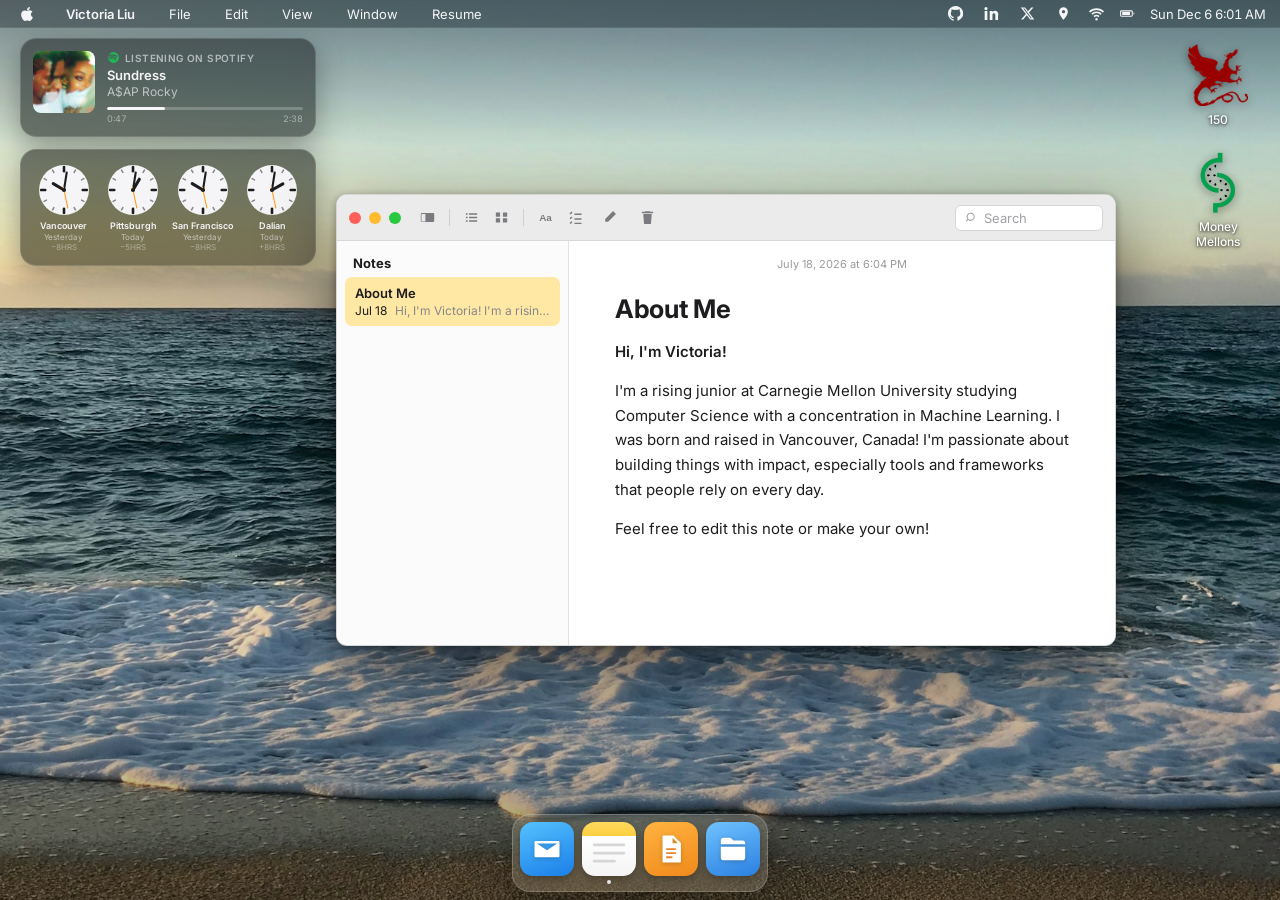
==== commit 7f55bc1c: "personalize" ====
--- a/index.html
+++ b/index.html
@@ -19,7 +19,7 @@
 
     <!-- ?v= is a cache buster: bump it whenever the CSS or JS changes so
          browsers (and GitHub Pages visitors) don't run a stale stylesheet. -->
-    <link href="css/macos.css?v=13" rel="stylesheet">
+    <link href="css/macos.css?v=20" rel="stylesheet">
 
   </head>
 
@@ -215,11 +215,18 @@
             <span class="tool-sep"></span>
             <svg viewBox="0 0 24 24"><path d="M4 6h2.5v2H4V6zm4.5 0H20v2H8.5V6zM4 11h2.5v2H4v-2zm4.5 0H20v2H8.5v-2zM4 16h2.5v2H4v-2zm4.5 0H20v2H8.5v-2z"/></svg>
             <svg class="hide-sm" viewBox="0 0 24 24"><path d="M4 5h6v6H4V5zm10 0h6v6h-6V5zM4 13h6v6H4v-6zm10 0h6v6h-6v-6z"/></svg>
-            <span class="tool-sep hide-sm"></span>
-            <svg class="hide-sm" viewBox="0 0 24 24"><path d="M17.8 3.6l2.6 2.6a1 1 0 0 1 0 1.4L10 18h-4v-4L16.4 3.6a1 1 0 0 1 1.4 0z"/></svg>
+            <span class="tool-sep"></span>
             <svg class="hide-sm" viewBox="0 0 24 24"><text x="12" y="17.5" text-anchor="middle" font-size="14" font-weight="600" font-family="-apple-system, BlinkMacSystemFont, sans-serif">Aa</text></svg>
             <svg class="hide-sm" viewBox="0 0 24 24"><path d="M3.5 6.2l1.6 1.6 2.6-2.6L6.3 3.6 3.5 6.2zm7 .3h10v2h-10v-2zM3.5 13l1.6 1.6 2.6-2.6-1.4-1.4-2.8 2.4zm7 0h10v2h-10v-2zM3.5 19.6l1.6 1.6 2.6-2.6-1.4-1.4-2.8 2.4zm7-.3h10v2h-10v-2z"/></svg>
           </div>
+
+          <button id="note-new" type="button" title="New note" aria-label="New note">
+            <svg viewBox="0 0 24 24" aria-hidden="true"><path d="M17.8 3.6l2.6 2.6a1 1 0 0 1 0 1.4L10 18h-4v-4L16.4 3.6a1 1 0 0 1 1.4 0z"/></svg>
+          </button>
+
+          <button id="note-delete" type="button" title="Delete note" aria-label="Delete note">
+            <svg viewBox="0 0 24 24" aria-hidden="true"><path d="M9 3h6l1 1h4v2H4V4h4l1-1zM6 7h12l-1 13a1 1 0 0 1-1 1H8a1 1 0 0 1-1-1L6 7z"/></svg>
+          </button>
 
           <div class="notes-search" aria-hidden="true">
             <svg viewBox="0 0 24 24"><path d="M10.5 3a7.5 7.5 0 1 1-4.6 13.4l-3.2 3.2-1.4-1.4 3.2-3.2A7.5 7.5 0 0 1 10.5 3zm0 2a5.5 5.5 0 1 0 0 11 5.5 5.5 0 0 0 0-11z"/></svg>
@@ -230,29 +237,29 @@
         <div class="window-body">
           <nav class="notes-list">
             <div class="notes-list-header">Notes</div>
-            <button class="note-item active" type="button">
-              <span class="note-item-title">About Me</span>
-              <span class="note-item-meta">
-                <span class="note-item-date">Jul 18</span>
-                Hi, I'm Victoria! I'm a rising junior at CMU…
-              </span>
-            </button>
+            <div id="note-list"></div>
           </nav>
 
           <article class="notes-content">
-            <div class="note-timestamp">July 18, 2026 at 6:04 PM</div>
-
-            <h1 class="note-title">About Me</h1>
-
-            <p class="note-lead">Hi, I'm Victoria!</p>
-
-            <p>
-              I'm a rising junior at Carnegie Mellon University studying Computer Science
-              with a concentration in Machine Learning. I was born and raised in Vancouver,
-              Canada! I'm passionate about building things with impact, especially tools and
-              frameworks that people rely on every day.
-            </p>
-
+            <div class="note-timestamp" id="note-timestamp">July 18, 2026 at 6:04 PM</div>
+
+            <!-- The default note lives here; JS reads it once at load and
+                 hands it to the editor. Refreshing restores exactly this. -->
+            <div class="note-editor" id="note-editor" contenteditable="true"
+                 spellcheck="false" aria-label="Note body">
+              <h1 class="note-title">About Me</h1>
+
+              <p class="note-lead">Hi, I'm Victoria!</p>
+
+              <p>
+                I'm a rising junior at Carnegie Mellon University studying Computer Science
+                with a concentration in Machine Learning. I was born and raised in Vancouver,
+                Canada! I'm passionate about building things with impact, especially tools and
+                frameworks that people rely on every day.
+              </p>
+
+              <p>Feel free to edit this note or make your own!</p>
+            </div>
           </article>
         </div>
 
@@ -592,7 +599,7 @@
       </button>
     </div>
 
-    <script src="js/macos.js?v=13"></script>
+    <script src="js/macos.js?v=20"></script>
 
   </body>
 
--- a/css/macos.css
+++ b/css/macos.css
@@ -607,6 +607,25 @@
   font-variant-numeric: tabular-nums;
 }
 
+/* Dragging feedback — app shortcuts only, not the widgets */
+.desktop-icon {
+  touch-action: none; /* let pointer drags work on touch devices */
+}
+
+.dragging {
+  cursor: grabbing;
+  opacity: 0.92;
+  transition: none;
+}
+
+/* Belt and braces with el.draggable = false: stop the browser's own
+   link/image drag from stealing the gesture. */
+.desktop-icon,
+.desktop-icon img {
+  -webkit-user-drag: none;
+  user-select: none;
+}
+
 /* ============ Desktop shortcuts ============ */
 #desktop-icons {
   position: absolute;
@@ -1656,6 +1675,9 @@
   font-weight: 600;
   color: #1d1d1f;
   margin-bottom: 2px;
+  white-space: nowrap;
+  overflow: hidden;
+  text-overflow: ellipsis;
 }
 
 .theme-notes .note-item-meta {
@@ -1687,6 +1709,47 @@
   font-size: 0.6875rem;
   color: #9b9b9f;
   margin-bottom: 22px;
+}
+
+/* Editable note body */
+.note-editor {
+  outline: none;
+  cursor: text;
+  min-height: 120px;
+}
+
+.note-editor:focus {
+  outline: none;
+}
+
+/* The compose / delete buttons are real controls, unlike the rest
+   of the decorative toolbar. */
+.theme-notes .titlebar #note-new,
+.theme-notes .titlebar #note-delete {
+  display: flex;
+  align-items: center;
+  justify-content: center;
+  width: 26px;
+  height: 24px;
+  padding: 0;
+  border: none;
+  border-radius: 6px;
+  background: none;
+  cursor: pointer;
+  transition: background-color 0.12s ease;
+}
+
+.theme-notes .titlebar #note-new:hover,
+.theme-notes .titlebar #note-delete:hover {
+  background: rgba(0, 0, 0, 0.08);
+}
+
+.theme-notes .titlebar #note-new svg,
+.theme-notes .titlebar #note-delete svg {
+  width: 17px;
+  height: 17px;
+  fill: #7b7b7f;
+  display: block;
 }
 
 .theme-notes .note-title {
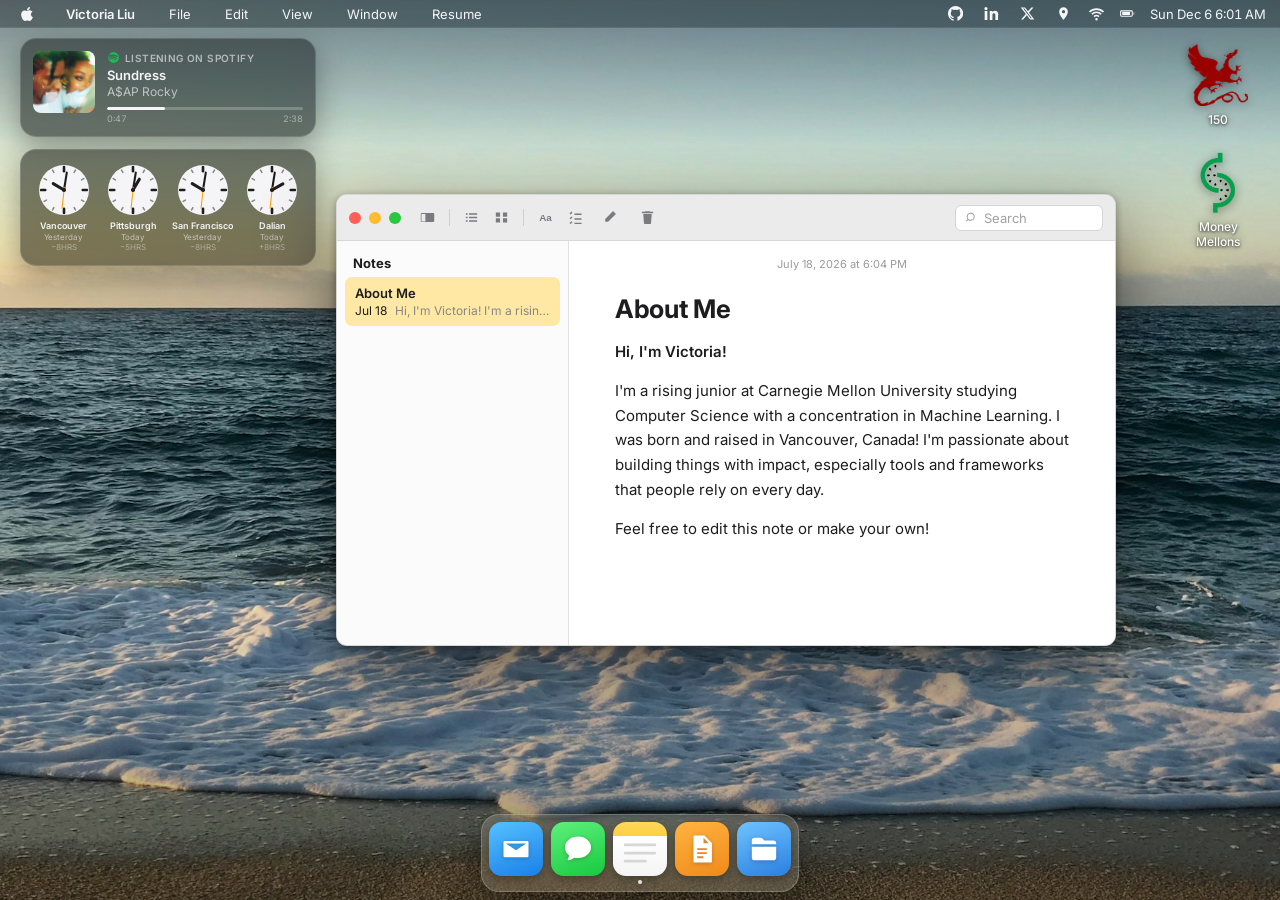
==== commit 1451c559: "aict" ====
--- a/index.html
+++ b/index.html
@@ -19,7 +19,7 @@
 
     <!-- ?v= is a cache buster: bump it whenever the CSS or JS changes so
          browsers (and GitHub Pages visitors) don't run a stale stylesheet. -->
-    <link href="css/macos.css?v=20" rel="stylesheet">
+    <link href="css/macos.css?v=21" rel="stylesheet">
 
   </head>
 
@@ -135,7 +135,7 @@
 
       <div class="cc-card cc-note">
         <span class="cc-label">Currently</span>
-        <span class="cc-note-text">Summer on ServiceNow's AI&nbsp;Discovery team</span>
+        <span class="cc-note-text">Summer on ServiceNow's AI&nbsp;Control&nbsp;Tower team</span>
       </div>
     </div>
 
@@ -551,6 +551,78 @@
         <div class="resize-handle"></div>
       </div>
 
+      <!-- ---------- Messages (light theme) ---------- -->
+      <div class="window theme-messages" data-app="messages" style="width: 720px; height: 560px;" hidden>
+        <div class="titlebar">
+          <div class="traffic">
+            <button class="close" type="button" aria-label="Close">
+              <svg viewBox="0 0 8 8" aria-hidden="true"><path d="M1.5 1.5l5 5M6.5 1.5l-5 5"/></svg>
+            </button>
+            <button class="minimize" type="button" aria-label="Minimize">
+              <svg viewBox="0 0 8 8" aria-hidden="true"><path d="M1.2 4h5.6"/></svg>
+            </button>
+            <button class="zoom" type="button" aria-label="Zoom">
+              <svg viewBox="0 0 8 8" aria-hidden="true"><path d="M1.5 1.5h5v5h-5z"/></svg>
+            </button>
+          </div>
+
+          <div class="msg-titlebar-contact">
+            <img class="msg-avatar sm" src="img/profile.jpg" alt="">
+            <span class="msg-titlebar-name">Victoria Liu</span>
+          </div>
+
+          <span class="titlebar-spacer"></span>
+
+          <div class="msg-tools" aria-hidden="true">
+            <svg viewBox="0 0 24 24"><path d="M15 6.5H4.5A1.5 1.5 0 0 0 3 8v8a1.5 1.5 0 0 0 1.5 1.5H15A1.5 1.5 0 0 0 16.5 16V8A1.5 1.5 0 0 0 15 6.5zM18 10.2l3.2-2.3a.5.5 0 0 1 .8.4v7.4a.5.5 0 0 1-.8.4L18 13.8v-3.6z"/></svg>
+            <svg viewBox="0 0 24 24"><path d="M12 2.5a5.2 5.2 0 0 0-5.2 5.2v6.6h-.6a2.2 2.2 0 0 1 0-4.4h.2V8.4h-.2a3.9 3.9 0 0 0-.2 7.8v.3A1.5 1.5 0 0 0 7.5 18h1.2v-1.3H7.9V7.7a4.1 4.1 0 0 1 8.2 0v9h-.8V18h1.2a1.5 1.5 0 0 0 1.5-1.5v-.3a3.9 3.9 0 0 0-.2-7.8h-.2v1.5h.2a2.2 2.2 0 0 1 0 4.4h-.6V7.7A5.2 5.2 0 0 0 12 2.5z"/></svg>
+          </div>
+        </div>
+
+        <div class="window-body">
+          <nav class="msg-list">
+            <div class="msg-search" aria-hidden="true">
+              <svg viewBox="0 0 24 24"><path d="M10.5 3a7.5 7.5 0 1 1-4.6 13.4l-3.2 3.2-1.4-1.4 3.2-3.2A7.5 7.5 0 0 1 10.5 3zm0 2a5.5 5.5 0 1 0 0 11 5.5 5.5 0 0 0 0-11z"/></svg>
+              <span>Search</span>
+            </div>
+
+            <button class="msg-thread active" type="button">
+              <img class="msg-avatar" src="img/profile.jpg" alt="">
+              <span class="msg-thread-text">
+                <span class="msg-thread-top">
+                  <span class="msg-thread-name">Victoria Liu</span>
+                  <span class="msg-thread-time" id="msg-thread-time"></span>
+                </span>
+                <span class="msg-thread-preview" id="msg-thread-preview">Ask me about my work!</span>
+              </span>
+            </button>
+          </nav>
+
+          <div class="msg-conversation">
+            <div class="msg-scroll" id="msg-scroll" role="log" aria-live="polite" aria-label="Conversation with Victoria's assistant">
+              <div class="msg-intro">
+                <img class="msg-avatar lg" src="img/profile.jpg" alt="">
+                <div class="msg-intro-name">Victoria Liu</div>
+                <div class="msg-intro-sub">Portfolio assistant &middot; ask about projects, skills, or experience</div>
+              </div>
+              <div id="msg-thread-body"></div>
+            </div>
+
+            <div class="msg-suggestions" id="msg-suggestions"></div>
+
+            <form class="msg-composer" id="msg-composer" autocomplete="off">
+              <label class="sr-only" for="msg-input">Message</label>
+              <input class="msg-input" id="msg-input" type="text" placeholder="iMessage" maxlength="300">
+              <button class="msg-send" id="msg-send" type="submit" aria-label="Send" disabled>
+                <svg viewBox="0 0 24 24" aria-hidden="true"><path d="M12 3.6l6.2 6.2-1.4 1.4-3.8-3.8V20h-2V7.4l-3.8 3.8-1.4-1.4L12 3.6z"/></svg>
+              </button>
+            </form>
+          </div>
+        </div>
+
+        <div class="resize-handle"></div>
+      </div>
+
     </div>
 
     <!-- ============ Dock ============ -->
@@ -565,6 +637,16 @@
         <span class="dot"></span>
       </button>
 
+      <button class="dock-app" data-app="messages" type="button" aria-label="Messages">
+        <span class="tooltip">Messages</span>
+        <span class="icon messages">
+          <svg viewBox="0 0 24 24" aria-hidden="true">
+            <path d="M12 3.2c5.1 0 9.2 3.4 9.2 7.6s-4.1 7.6-9.2 7.6a11 11 0 0 1-2.6-.3c-1 .7-2.6 1.6-4.3 1.8-.3 0-.5-.2-.4-.5.3-.6.8-1.7 1-2.8-1.8-1.4-2.9-3.4-2.9-5.8 0-4.2 4.1-7.6 9.2-7.6z"/>
+          </svg>
+        </span>
+        <span class="dot"></span>
+      </button>
+
       <button class="dock-app" data-app="notes" type="button" aria-label="Notes">
         <span class="tooltip">Notes</span>
         <span class="icon notes">
@@ -599,7 +681,8 @@
       </button>
     </div>
 
-    <script src="js/macos.js?v=20"></script>
+    <script src="js/macos.js?v=21"></script>
+    <script src="js/messages.js?v=1"></script>
 
   </body>
 
--- a/css/macos.css
+++ b/css/macos.css
@@ -2027,3 +2027,413 @@
     display: none;
   }
 }
+
+/* ==========================================================================
+   Messages
+   ========================================================================== */
+.sr-only {
+  position: absolute;
+  width: 1px;
+  height: 1px;
+  padding: 0;
+  margin: -1px;
+  overflow: hidden;
+  clip: rect(0, 0, 0, 0);
+  white-space: nowrap;
+  border: 0;
+}
+
+.theme-messages {
+  --msg-blue: #0a7cff;
+  background: #ffffff;
+  border-color: rgba(0, 0, 0, 0.16);
+  color: #1d1d1f;
+}
+
+.theme-messages .titlebar {
+  height: 52px;
+  background: rgba(246, 246, 246, 0.92);
+  backdrop-filter: saturate(180%) blur(20px);
+  -webkit-backdrop-filter: saturate(180%) blur(20px);
+  border-bottom: 1px solid #dcdcdc;
+  gap: 12px;
+  padding: 0 14px;
+}
+
+.theme-messages .traffic button svg {
+  stroke: rgba(0, 0, 0, 0.55);
+}
+
+.theme-messages .msg-titlebar-contact {
+  display: flex;
+  align-items: center;
+  gap: 8px;
+  margin-left: 8px;
+}
+
+.theme-messages .msg-titlebar-name {
+  font-size: 0.8125rem;
+  font-weight: 600;
+  color: #1d1d1f;
+}
+
+.theme-messages .msg-tools {
+  display: flex;
+  align-items: center;
+  gap: 16px;
+}
+
+.theme-messages .msg-tools svg {
+  width: 19px;
+  height: 19px;
+  fill: #8e8e93;
+  display: block;
+}
+
+/* Avatars */
+.theme-messages .msg-avatar {
+  width: 26px;
+  height: 26px;
+  border-radius: 50%;
+  object-fit: cover;
+  flex-shrink: 0;
+}
+
+.theme-messages .msg-avatar.sm {
+  width: 22px;
+  height: 22px;
+}
+
+.theme-messages .msg-avatar.lg {
+  width: 62px;
+  height: 62px;
+  margin-bottom: 8px;
+}
+
+/* Conversation list */
+.theme-messages .msg-list {
+  width: 236px;
+  flex-shrink: 0;
+  background: #f7f7f7;
+  border-right: 1px solid #e2e2e2;
+  padding: 8px;
+  overflow-y: auto;
+}
+
+.theme-messages .msg-search {
+  display: flex;
+  align-items: center;
+  gap: 6px;
+  padding: 5px 9px;
+  margin-bottom: 8px;
+  border-radius: 7px;
+  background: rgba(0, 0, 0, 0.05);
+  color: #a1a1a6;
+  font-size: 0.8125rem;
+}
+
+.theme-messages .msg-search svg {
+  width: 13px;
+  height: 13px;
+  fill: #a1a1a6;
+  flex-shrink: 0;
+}
+
+.theme-messages .msg-thread {
+  display: flex;
+  align-items: center;
+  gap: 9px;
+  width: 100%;
+  padding: 8px 9px;
+  border: none;
+  border-radius: 8px;
+  background: none;
+  text-align: left;
+  cursor: default;
+  font: inherit;
+}
+
+.theme-messages .msg-thread.active {
+  background: var(--msg-blue);
+}
+
+.theme-messages .msg-thread-text {
+  min-width: 0;
+  flex: 1;
+}
+
+.theme-messages .msg-thread-top {
+  display: flex;
+  align-items: baseline;
+  justify-content: space-between;
+  gap: 6px;
+}
+
+.theme-messages .msg-thread-name {
+  font-size: 0.8125rem;
+  font-weight: 600;
+  color: #1d1d1f;
+}
+
+.theme-messages .msg-thread-time {
+  font-size: 0.6875rem;
+  color: rgba(0, 0, 0, 0.45);
+  flex-shrink: 0;
+}
+
+.theme-messages .msg-thread-preview {
+  display: block;
+  font-size: 0.75rem;
+  color: rgba(0, 0, 0, 0.5);
+  white-space: nowrap;
+  overflow: hidden;
+  text-overflow: ellipsis;
+  margin-top: 1px;
+}
+
+.theme-messages .msg-thread.active .msg-thread-name,
+.theme-messages .msg-thread.active .msg-thread-time,
+.theme-messages .msg-thread.active .msg-thread-preview {
+  color: #ffffff;
+}
+
+.theme-messages .msg-thread.active .msg-thread-time,
+.theme-messages .msg-thread.active .msg-thread-preview {
+  color: rgba(255, 255, 255, 0.8);
+}
+
+/* Conversation pane */
+.theme-messages .msg-conversation {
+  flex: 1;
+  display: flex;
+  flex-direction: column;
+  min-width: 0;
+  min-height: 0;
+  background: #ffffff;
+}
+
+.theme-messages .msg-scroll {
+  flex: 1;
+  overflow-y: auto;
+  padding: 18px 18px 6px;
+  min-height: 0;
+}
+
+.theme-messages .msg-intro {
+  text-align: center;
+  padding: 10px 0 22px;
+}
+
+.theme-messages .msg-intro-name {
+  font-size: 0.9375rem;
+  font-weight: 600;
+  color: #1d1d1f;
+}
+
+.theme-messages .msg-intro-sub {
+  font-size: 0.75rem;
+  color: rgba(0, 0, 0, 0.45);
+  margin-top: 3px;
+}
+
+/* Bubbles */
+.theme-messages .msg-row {
+  display: flex;
+  margin-bottom: 3px;
+}
+
+.theme-messages .msg-row.in {
+  justify-content: flex-start;
+}
+
+.theme-messages .msg-row.out {
+  justify-content: flex-end;
+}
+
+/* Extra breathing room where the speaker changes. */
+.theme-messages .msg-row.out + .msg-row.in,
+.theme-messages .msg-row.in + .msg-row.out {
+  margin-top: 10px;
+}
+
+.theme-messages .msg-bubble {
+  max-width: 74%;
+  padding: 8px 13px;
+  border-radius: 18px;
+  font-size: 0.8125rem;
+  line-height: 1.45;
+  white-space: pre-wrap;
+  overflow-wrap: break-word;
+  animation: msg-pop 0.18s ease-out;
+}
+
+@keyframes msg-pop {
+  from {
+    transform: scale(0.94);
+    opacity: 0;
+  }
+  to {
+    transform: scale(1);
+    opacity: 1;
+  }
+}
+
+.theme-messages .msg-row.in .msg-bubble {
+  background: #e9e9eb;
+  color: #1d1d1f;
+  border-bottom-left-radius: 6px;
+}
+
+.theme-messages .msg-row.out .msg-bubble {
+  background: linear-gradient(180deg, #29a0ff, var(--msg-blue));
+  color: #ffffff;
+  border-bottom-right-radius: 6px;
+}
+
+/* Typing indicator */
+.theme-messages .msg-typing {
+  display: flex;
+  align-items: center;
+  gap: 4px;
+  padding: 11px 14px;
+}
+
+.theme-messages .msg-typing span {
+  width: 7px;
+  height: 7px;
+  border-radius: 50%;
+  background: #9b9b9f;
+  animation: msg-typing 1.2s infinite ease-in-out;
+}
+
+.theme-messages .msg-typing span:nth-child(2) {
+  animation-delay: 0.18s;
+}
+
+.theme-messages .msg-typing span:nth-child(3) {
+  animation-delay: 0.36s;
+}
+
+@keyframes msg-typing {
+  0%, 60%, 100% {
+    transform: translateY(0);
+    opacity: 0.45;
+  }
+  30% {
+    transform: translateY(-4px);
+    opacity: 1;
+  }
+}
+
+/* Suggestion chips */
+.theme-messages .msg-suggestions {
+  display: flex;
+  flex-wrap: wrap;
+  gap: 6px;
+  padding: 8px 18px 2px;
+  flex-shrink: 0;
+}
+
+.theme-messages .msg-suggestions.hidden {
+  visibility: hidden;
+}
+
+.theme-messages .msg-chip {
+  padding: 5px 11px;
+  border: 1px solid rgba(10, 124, 255, 0.35);
+  border-radius: 999px;
+  background: rgba(10, 124, 255, 0.07);
+  color: var(--msg-blue);
+  font-size: 0.75rem;
+  font-family: inherit;
+  cursor: pointer;
+  transition: background 0.15s ease;
+}
+
+.theme-messages .msg-chip:hover {
+  background: rgba(10, 124, 255, 0.15);
+}
+
+/* Composer */
+.theme-messages .msg-composer {
+  display: flex;
+  align-items: center;
+  gap: 8px;
+  padding: 10px 18px 14px;
+  flex-shrink: 0;
+}
+
+.theme-messages .msg-input {
+  flex: 1;
+  min-width: 0;
+  padding: 7px 14px;
+  border: 1px solid #d5d5d5;
+  border-radius: 999px;
+  background: #ffffff;
+  font-family: inherit;
+  font-size: 0.8125rem;
+  color: #1d1d1f;
+  outline: none;
+}
+
+.theme-messages .msg-input:focus {
+  border-color: var(--msg-blue);
+  box-shadow: 0 0 0 3px rgba(10, 124, 255, 0.15);
+}
+
+.theme-messages .msg-input:disabled {
+  background: #f5f5f5;
+}
+
+.theme-messages .msg-send {
+  width: 26px;
+  height: 26px;
+  flex-shrink: 0;
+  border: none;
+  border-radius: 50%;
+  background: var(--msg-blue);
+  cursor: pointer;
+  display: flex;
+  align-items: center;
+  justify-content: center;
+  padding: 0;
+  transition: opacity 0.15s ease;
+}
+
+.theme-messages .msg-send:disabled {
+  opacity: 0.3;
+  cursor: default;
+}
+
+.theme-messages .msg-send svg {
+  width: 17px;
+  height: 17px;
+  fill: #ffffff;
+}
+
+/* Dock icon */
+.dock-app .icon.messages {
+  background: linear-gradient(160deg, #5ff07c 0%, #16c93f 100%);
+}
+
+.dock-app .icon.messages svg {
+  width: 34px;
+  height: 34px;
+}
+
+@media (max-width: 760px) {
+  .theme-messages .msg-list {
+    display: none;
+  }
+
+  .theme-messages .msg-bubble {
+    max-width: 86%;
+  }
+
+  .theme-messages .msg-scroll,
+  .theme-messages .msg-suggestions,
+  .theme-messages .msg-composer {
+    padding-left: 12px;
+    padding-right: 12px;
+  }
+}
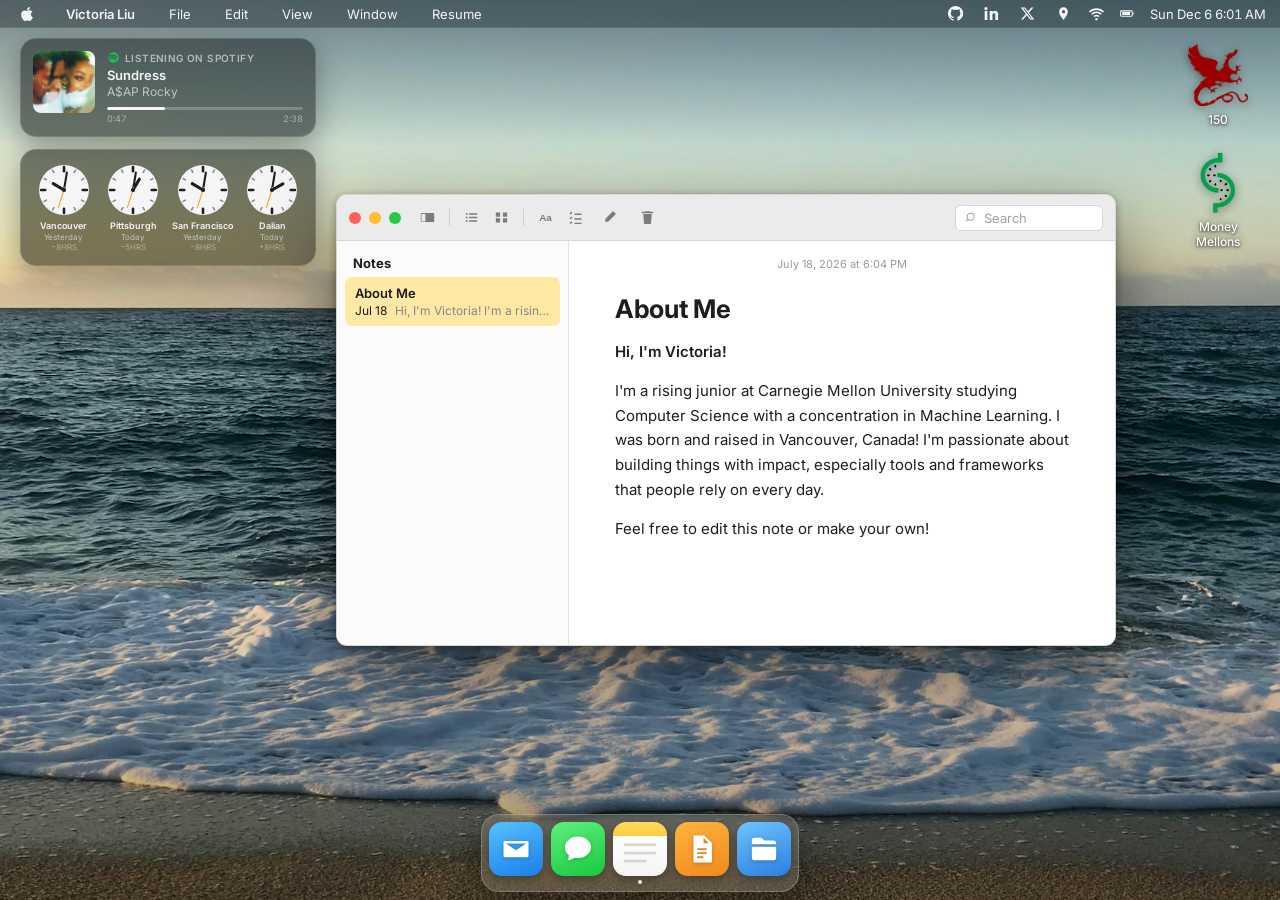
==== commit fa0db1dc: "messaging app" ====
--- a/index.html
+++ b/index.html
@@ -593,7 +593,7 @@
                   <span class="msg-thread-name">Victoria Liu</span>
                   <span class="msg-thread-time" id="msg-thread-time"></span>
                 </span>
-                <span class="msg-thread-preview" id="msg-thread-preview">Ask me about my work!</span>
+                <span class="msg-thread-preview" id="msg-thread-preview">hey! ask me anything :)</span>
               </span>
             </button>
           </nav>
@@ -603,7 +603,7 @@
               <div class="msg-intro">
                 <img class="msg-avatar lg" src="img/profile.jpg" alt="">
                 <div class="msg-intro-name">Victoria Liu</div>
-                <div class="msg-intro-sub">Portfolio assistant &middot; ask about projects, skills, or experience</div>
+                <div class="msg-intro-sub">CS @ CMU &middot; currently @ ServiceNow &middot; text me anything 👋</div>
               </div>
               <div id="msg-thread-body"></div>
             </div>
@@ -682,7 +682,7 @@
     </div>
 
     <script src="js/macos.js?v=21"></script>
-    <script src="js/messages.js?v=1"></script>
+    <script src="js/messages.js?v=3"></script>
 
   </body>
 
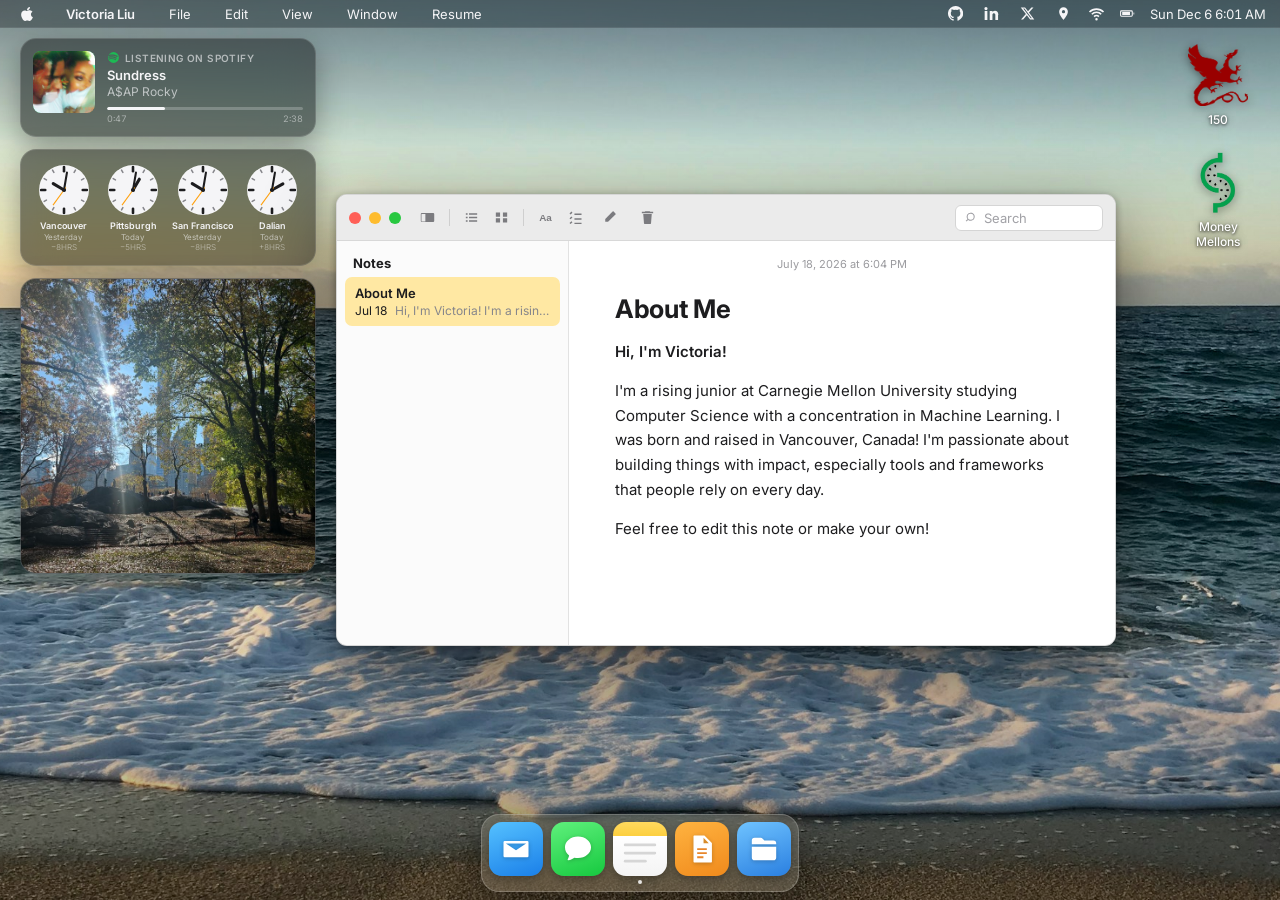
==== commit e935ea3d: "photo album" ====
--- a/index.html
+++ b/index.html
@@ -19,7 +19,7 @@
 
     <!-- ?v= is a cache buster: bump it whenever the CSS or JS changes so
          browsers (and GitHub Pages visitors) don't run a stale stylesheet. -->
-    <link href="css/macos.css?v=21" rel="stylesheet">
+    <link href="css/macos.css?v=24" rel="stylesheet">
 
   </head>
 
@@ -174,6 +174,10 @@
         <div class="wc-grid" id="wc-grid"></div>
       </section>
 
+      <button id="photos-widget" type="button" aria-label="Photo, tap for the next one">
+        <span class="pw-stage" id="pw-stage" aria-hidden="true"></span>
+      </button>
+
       </div>
 
       <!-- ---------- Desktop shortcuts ---------- -->
@@ -681,7 +685,7 @@
       </button>
     </div>
 
-    <script src="js/macos.js?v=21"></script>
+    <script src="js/macos.js?v=24"></script>
     <script src="js/messages.js?v=3"></script>
 
   </body>
--- a/css/macos.css
+++ b/css/macos.css
@@ -605,6 +605,53 @@
   color: rgba(245, 245, 247, 0.5);
   margin-top: 3px;
   font-variant-numeric: tabular-nums;
+}
+
+/* ============ Photos widget ============ */
+#photos-widget {
+  position: relative;
+  width: 296px;
+  height: 296px;
+  padding: 0;
+  border: 1px solid rgba(255, 255, 255, 0.14);
+  border-radius: 16px;
+  overflow: hidden;
+  cursor: pointer;
+  background: rgba(28, 28, 30, 0.55);
+  box-shadow: 0 10px 30px rgba(0, 0, 0, 0.34);
+  transition: transform 0.16s ease, box-shadow 0.16s ease;
+  -webkit-tap-highlight-color: transparent;
+}
+
+#photos-widget:hover {
+  transform: translateY(-2px);
+  box-shadow: 0 14px 36px rgba(0, 0, 0, 0.4);
+}
+
+#photos-widget:focus-visible {
+  outline: 2px solid rgba(255, 255, 255, 0.85);
+  outline-offset: 2px;
+}
+
+.pw-stage {
+  position: absolute;
+  inset: 0;
+  display: block;
+}
+
+/* Each photo is stacked and cross-faded by toggling .is-active. */
+.pw-stage img {
+  position: absolute;
+  inset: 0;
+  width: 100%;
+  height: 100%;
+  object-fit: cover;
+  opacity: 0;
+  transition: opacity 0.9s ease;
+}
+
+.pw-stage img.is-active {
+  opacity: 1;
 }
 
 /* Dragging feedback — app shortcuts only, not the widgets */
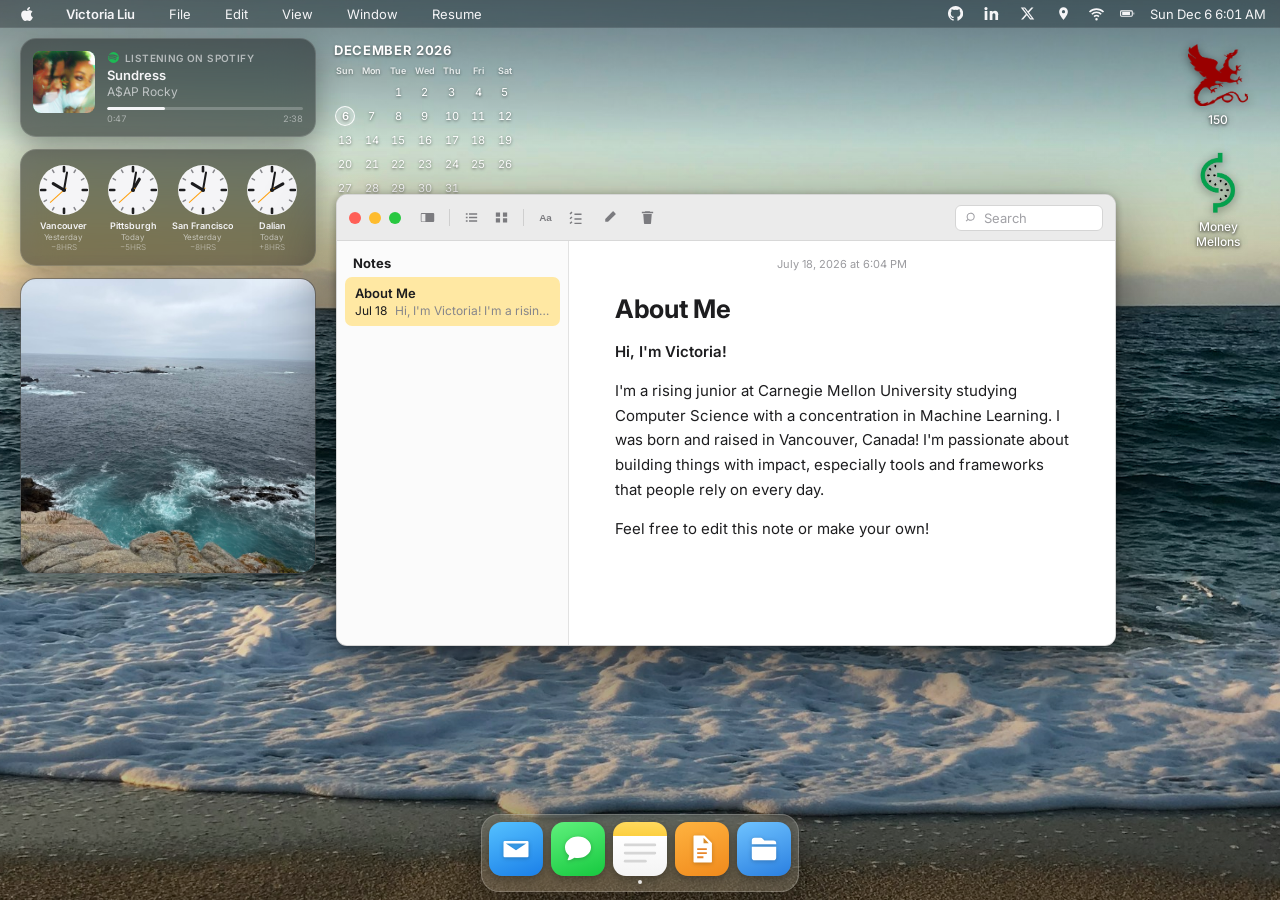
==== commit 7557b83e: "cal and new project" ====
--- a/index.html
+++ b/index.html
@@ -19,7 +19,7 @@
 
     <!-- ?v= is a cache buster: bump it whenever the CSS or JS changes so
          browsers (and GitHub Pages visitors) don't run a stale stylesheet. -->
-    <link href="css/macos.css?v=24" rel="stylesheet">
+    <link href="css/macos.css?v=25" rel="stylesheet">
 
   </head>
 
@@ -180,6 +180,12 @@
 
       </div>
 
+      <!-- ---------- Calendar (transparent, sits right of the widgets) ---------- -->
+      <section id="calendar-widget" aria-label="Calendar">
+        <div class="cal-title" id="calendar-title">—</div>
+        <div class="cal-grid" id="calendar-grid"></div>
+      </section>
+
       <!-- ---------- Desktop shortcuts ---------- -->
       <div id="desktop-icons">
         <a class="desktop-icon" href="https://www.cs.cmu.edu/~15150/staff.html"
@@ -685,8 +691,8 @@
       </button>
     </div>
 
-    <script src="js/macos.js?v=24"></script>
-    <script src="js/messages.js?v=3"></script>
+    <script src="js/macos.js?v=26"></script>
+    <script src="js/messages.js?v=4"></script>
 
   </body>
 
--- a/css/macos.css
+++ b/css/macos.css
@@ -382,6 +382,74 @@
   display: flex;
   flex-direction: column;
   gap: 12px;
+}
+
+/* ============ Calendar (transparent overlay, no card) ============ */
+#calendar-widget {
+  position: absolute;
+  top: 42px;
+  left: 332px; /* just right of the 296px-wide widget column (left 20 + 296 + 16) */
+  z-index: 1;
+  width: 186px;
+  color: #fff;
+  text-shadow: 0 1px 3px rgba(0, 0, 0, 0.55);
+  user-select: none;
+  pointer-events: none; /* decorative: never intercept clicks */
+}
+
+.cal-title {
+  font-size: 0.8125rem;
+  font-weight: 700;
+  letter-spacing: 0.05em;
+  margin-bottom: 7px;
+  padding-left: 2px;
+}
+
+.cal-grid {
+  display: grid;
+  grid-template-columns: repeat(7, 1fr);
+  row-gap: 2px;
+  text-align: center;
+}
+
+.cal-dow {
+  font-size: 0.5625rem;
+  font-weight: 600;
+  opacity: 0.8;
+  padding-bottom: 3px;
+}
+
+.cal-day {
+  height: 22px;
+  display: flex;
+  align-items: center;
+  justify-content: center;
+}
+
+/* The number lives in a fixed square so the "today" ring is a true circle. */
+.cal-day i {
+  display: flex;
+  align-items: center;
+  justify-content: center;
+  width: 20px;
+  height: 20px;
+  border-radius: 50%;
+  font-style: normal;
+  font-size: 0.6875rem;
+  font-variant-numeric: tabular-nums;
+}
+
+.cal-day.cal-today i {
+  background: rgba(255, 255, 255, 0.22);
+  border: 1px solid rgba(255, 255, 255, 0.9);
+  font-weight: 600;
+}
+
+/* On narrow screens it would sit half off-screen beside the widget column. */
+@media (max-width: 720px) {
+  #calendar-widget {
+    display: none;
+  }
 }
 
 /* ============ World clock ============ */
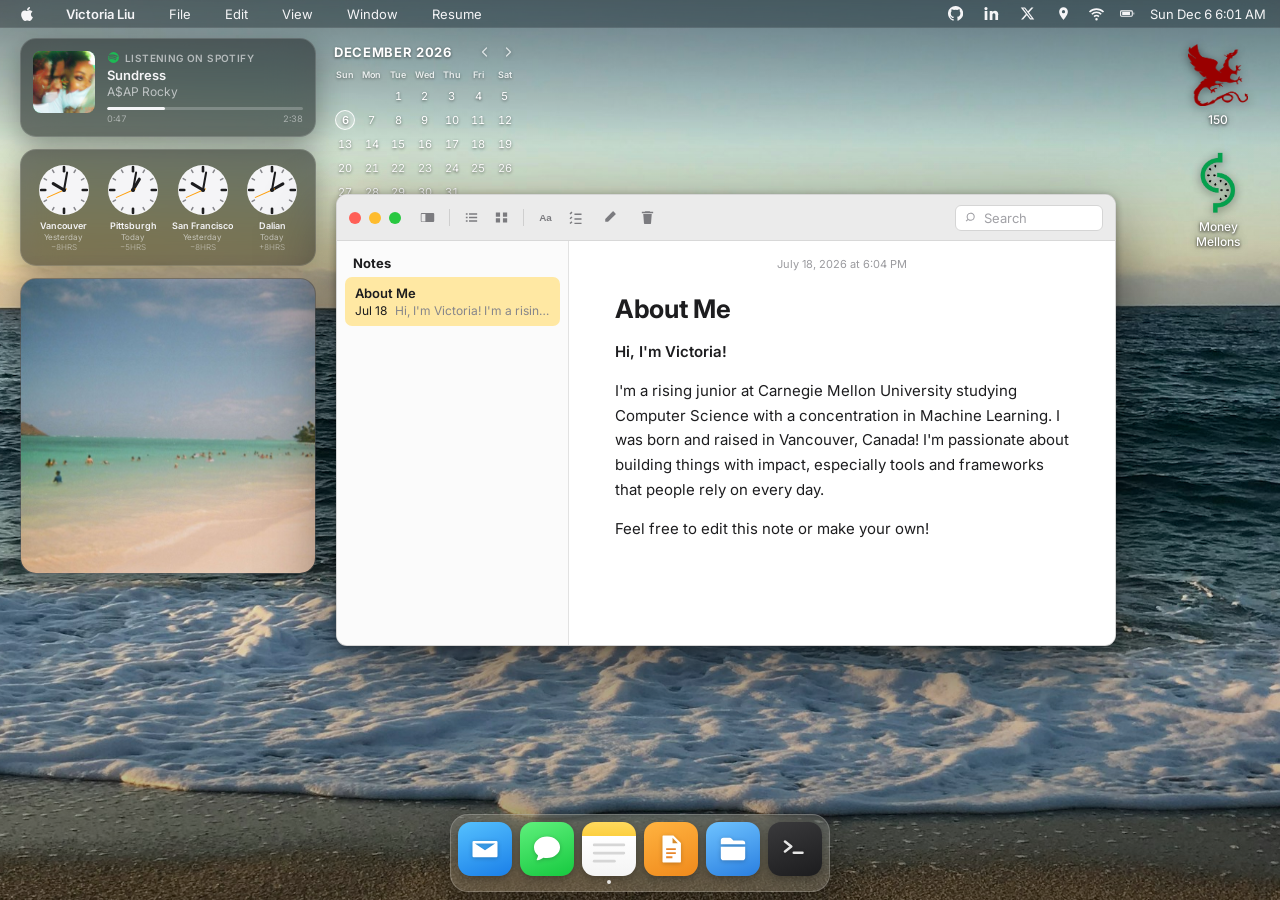
==== commit b3aeece2: "terminal" ====
--- a/index.html
+++ b/index.html
@@ -19,7 +19,7 @@
 
     <!-- ?v= is a cache buster: bump it whenever the CSS or JS changes so
          browsers (and GitHub Pages visitors) don't run a stale stylesheet. -->
-    <link href="css/macos.css?v=25" rel="stylesheet">
+    <link href="css/macos.css?v=27" rel="stylesheet">
 
   </head>
 
@@ -182,8 +182,17 @@
 
       <!-- ---------- Calendar (transparent, sits right of the widgets) ---------- -->
       <section id="calendar-widget" aria-label="Calendar">
-        <div class="cal-title" id="calendar-title">—</div>
+        <div class="cal-head">
+          <div class="cal-title" id="calendar-title">—</div>
+          <button class="cal-nav" id="cal-prev" type="button" aria-label="Previous month">
+            <svg viewBox="0 0 24 24" aria-hidden="true"><path d="M15 4l-8 8 8 8"/></svg>
+          </button>
+          <button class="cal-nav" id="cal-next" type="button" aria-label="Next month">
+            <svg viewBox="0 0 24 24" aria-hidden="true"><path d="M9 4l8 8-8 8"/></svg>
+          </button>
+        </div>
         <div class="cal-grid" id="calendar-grid"></div>
+        <div class="cal-egg" id="cal-egg">🎂 u found my bday :)</div>
       </section>
 
       <!-- ---------- Desktop shortcuts ---------- -->
@@ -633,6 +642,35 @@
         <div class="resize-handle"></div>
       </div>
 
+      <!-- ---------- Terminal ---------- -->
+      <div class="window theme-terminal" data-app="terminal" style="width: 600px; height: 380px;" hidden>
+        <div class="titlebar">
+          <div class="traffic">
+            <button class="close" type="button" aria-label="Close">
+              <svg viewBox="0 0 8 8" aria-hidden="true"><path d="M1.5 1.5l5 5M6.5 1.5l-5 5"/></svg>
+            </button>
+            <button class="minimize" type="button" aria-label="Minimize">
+              <svg viewBox="0 0 8 8" aria-hidden="true"><path d="M1.2 4h5.6"/></svg>
+            </button>
+            <button class="zoom" type="button" aria-label="Zoom">
+              <svg viewBox="0 0 8 8" aria-hidden="true"><path d="M1.5 1.5h5v5h-5z"/></svg>
+            </button>
+          </div>
+          <span class="title">visitor — zsh — 80×24</span>
+        </div>
+
+        <div class="term-body" id="term-body">
+          <div id="term-log"></div>
+          <div class="term-inputline">
+            <span class="term-prompt" id="term-prompt">visitor@victoria ~ %</span>
+            <input class="term-input" id="term-input" type="text" spellcheck="false"
+                   autocomplete="off" autocapitalize="off" aria-label="Terminal input">
+          </div>
+        </div>
+
+        <div class="resize-handle"></div>
+      </div>
+
     </div>
 
     <!-- ============ Dock ============ -->
@@ -689,9 +727,20 @@
         </span>
         <span class="dot"></span>
       </button>
+
+      <button class="dock-app" data-app="terminal" type="button" aria-label="Terminal">
+        <span class="tooltip">Terminal</span>
+        <span class="icon terminal">
+          <svg viewBox="0 0 24 24" aria-hidden="true">
+            <path d="M4 6l5 4-5 4"/>
+            <line x1="11" y1="15" x2="18" y2="15"/>
+          </svg>
+        </span>
+        <span class="dot"></span>
+      </button>
     </div>
 
-    <script src="js/macos.js?v=26"></script>
+    <script src="js/macos.js?v=29"></script>
     <script src="js/messages.js?v=4"></script>
 
   </body>
--- a/css/macos.css
+++ b/css/macos.css
@@ -397,12 +397,54 @@
   pointer-events: none; /* decorative: never intercept clicks */
 }
 
+.cal-head {
+  display: flex;
+  align-items: center;
+  gap: 3px;
+  margin-bottom: 7px;
+}
+
 .cal-title {
+  flex: 1;
   font-size: 0.8125rem;
   font-weight: 700;
   letter-spacing: 0.05em;
-  margin-bottom: 7px;
   padding-left: 2px;
+}
+
+/* Only the arrows and day cells catch clicks; the widget itself stays
+   click-through so it never blocks the desktop behind it. */
+.cal-nav {
+  pointer-events: auto;
+  display: flex;
+  align-items: center;
+  justify-content: center;
+  width: 20px;
+  height: 20px;
+  padding: 0;
+  border: none;
+  border-radius: 6px;
+  background: none;
+  color: #fff;
+  opacity: 0.7;
+  cursor: pointer;
+  transition: opacity 0.15s ease, background-color 0.15s ease;
+}
+
+.cal-nav:hover {
+  opacity: 1;
+  background: rgba(255, 255, 255, 0.18);
+}
+
+.cal-nav svg {
+  width: 12px;
+  height: 12px;
+  fill: none;
+  stroke: currentColor;
+  stroke-width: 2.4;
+  stroke-linecap: round;
+  stroke-linejoin: round;
+  filter: drop-shadow(0 1px 2px rgba(0, 0, 0, 0.45));
 }
 
 .cal-grid {
@@ -424,6 +466,10 @@
   display: flex;
   align-items: center;
   justify-content: center;
+}
+
+.cal-day[data-day] {
+  pointer-events: auto;
 }
 
 /* The number lives in a fixed square so the "today" ring is a true circle. */
@@ -443,6 +489,41 @@
   background: rgba(255, 255, 255, 0.22);
   border: 1px solid rgba(255, 255, 255, 0.9);
   font-weight: 600;
+}
+
+/* Lights up only once the birthday easter egg is found. */
+.cal-day.cal-bday i {
+  background: rgba(255, 99, 164, 0.6);
+  border: 1px solid rgba(255, 255, 255, 0.95);
+  font-weight: 600;
+}
+
+/* The hidden birthday message, tucked just below the calendar. */
+.cal-egg {
+  position: absolute;
+  top: 100%;
+  left: 0;
+  margin-top: 6px;
+  padding: 6px 11px;
+  border-radius: 12px;
+  background: rgba(28, 28, 30, 0.72);
+  backdrop-filter: saturate(180%) blur(14px);
+  -webkit-backdrop-filter: saturate(180%) blur(14px);
+  border: 1px solid rgba(255, 255, 255, 0.16);
+  color: #fff;
+  font-size: 0.75rem;
+  font-weight: 600;
+  white-space: nowrap;
+  text-shadow: none;
+  opacity: 0;
+  transform: translateY(-4px) scale(0.96);
+  transition: opacity 0.22s ease, transform 0.22s ease;
+  pointer-events: none;
+}
+
+.cal-egg.show {
+  opacity: 1;
+  transform: translateY(0) scale(1);
 }
 
 /* On narrow screens it would sit half off-screen beside the widget column. */
@@ -2552,3 +2633,116 @@
     padding-right: 12px;
   }
 }
+
+/* ==========================================================================
+   Terminal
+   ========================================================================== */
+.theme-terminal {
+  background: rgba(24, 24, 26, 0.94);
+  backdrop-filter: saturate(140%) blur(20px);
+  -webkit-backdrop-filter: saturate(140%) blur(20px);
+  border-color: rgba(255, 255, 255, 0.12);
+  color: #e6e6e6;
+}
+
+.theme-terminal .titlebar {
+  position: relative;
+  height: 38px;
+  background: rgba(60, 60, 62, 0.92);
+  border-bottom: 1px solid rgba(0, 0, 0, 0.45);
+  justify-content: flex-start;
+}
+
+.theme-terminal .titlebar .title {
+  position: absolute;
+  left: 0;
+  right: 0;
+  text-align: center;
+  font-size: 0.75rem;
+  font-weight: 500;
+  color: rgba(255, 255, 255, 0.6);
+  pointer-events: none;
+}
+
+.theme-terminal .traffic button svg {
+  stroke: rgba(0, 0, 0, 0.5);
+}
+
+.term-body {
+  flex: 1;
+  min-height: 0;
+  overflow-y: auto;
+  padding: 10px 13px 12px;
+  font-family: ui-monospace, "SF Mono", "SFMono-Regular", Menlo, Monaco, "Cascadia Code", "Courier New", monospace;
+  font-size: 0.8125rem;
+  line-height: 1.55;
+  color: #e6e6e6;
+  cursor: text;
+}
+
+.term-line {
+  white-space: pre-wrap;
+  overflow-wrap: anywhere;
+}
+
+.term-prompt {
+  color: #4cd964;
+  white-space: nowrap;
+  flex-shrink: 0;
+}
+
+.term-cmd {
+  color: #f2f2f2;
+}
+
+.term-out {
+  white-space: pre-wrap;
+  overflow-wrap: anywhere;
+  color: #cfcfd2;
+}
+
+.term-out.term-err {
+  color: #ff6b6b;
+}
+
+.term-out.term-accent {
+  color: #64d2ff;
+  font-weight: 600;
+}
+
+.term-out.term-muted {
+  color: #8e8e93;
+}
+
+.term-inputline {
+  display: flex;
+  align-items: baseline;
+  gap: 7px;
+}
+
+.term-input {
+  flex: 1;
+  min-width: 0;
+  background: transparent;
+  border: none;
+  outline: none;
+  padding: 0;
+  color: #f2f2f2;
+  font: inherit;
+  caret-color: #4cd964;
+}
+
+/* Dock icon */
+.dock-app .icon.terminal {
+  background: linear-gradient(160deg, #3a3a3c 0%, #1c1c1e 100%);
+}
+
+.dock-app .icon.terminal svg {
+  width: 30px;
+  height: 30px;
+  fill: none;
+  stroke: #e6e6e6;
+  stroke-width: 2;
+  stroke-linecap: round;
+  stroke-linejoin: round;
+}
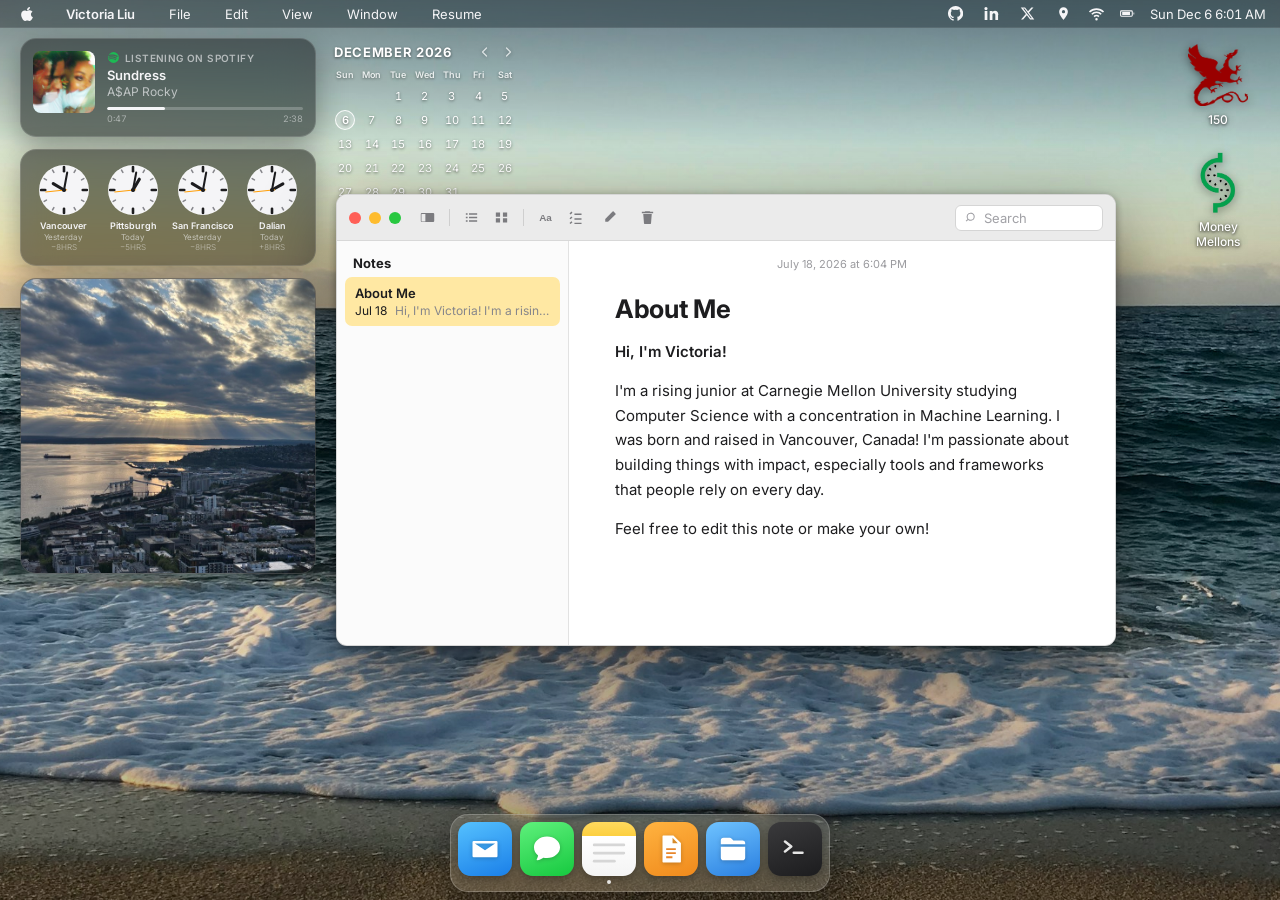
==== commit 07c9a315: "mobile ui view" ====
--- a/index.html
+++ b/index.html
@@ -4,7 +4,7 @@
   <head>
 
     <meta charset="utf-8">
-    <meta name="viewport" content="width=device-width, initial-scale=1, shrink-to-fit=no">
+    <meta name="viewport" content="width=device-width, initial-scale=1, shrink-to-fit=no, viewport-fit=cover">
     <meta name="description" content="Victoria Liu — Computer Science student at Carnegie Mellon University.">
     <meta name="author" content="Victoria Liu">
 
@@ -20,6 +20,20 @@
     <!-- ?v= is a cache buster: bump it whenever the CSS or JS changes so
          browsers (and GitHub Pages visitors) don't run a stale stylesheet. -->
     <link href="css/macos.css?v=27" rel="stylesheet">
+    <!-- iOS phone-homescreen skin; scoped entirely under :root.ios so it
+         never touches the Mac layout on wider screens. Loaded after macos.css
+         so its overrides win. -->
+    <link href="css/ios.css?v=5" rel="stylesheet">
+
+    <!-- Decide the phone skin before first paint, so the desktop never
+         flashes on a phone. js/ios.js keeps this in sync on resize. -->
+    <script>
+      try {
+        if (window.matchMedia('(max-width: 720px)').matches) {
+          document.documentElement.classList.add('ios');
+        }
+      } catch (e) {}
+    </script>
 
   </head>
 
@@ -671,6 +685,150 @@
         <div class="resize-handle"></div>
       </div>
 
+      <!-- ---------- Calendar app (used by the iOS homescreen) ---------- -->
+      <div class="window theme-cal-app" data-app="calendar" style="width: 460px; height: 560px;" hidden>
+        <div class="titlebar">
+          <div class="traffic">
+            <button class="close" type="button" aria-label="Close">
+              <svg viewBox="0 0 8 8" aria-hidden="true"><path d="M1.5 1.5l5 5M6.5 1.5l-5 5"/></svg>
+            </button>
+            <button class="minimize" type="button" aria-label="Minimize">
+              <svg viewBox="0 0 8 8" aria-hidden="true"><path d="M1.2 4h5.6"/></svg>
+            </button>
+            <button class="zoom" type="button" aria-label="Zoom">
+              <svg viewBox="0 0 8 8" aria-hidden="true"><path d="M1.5 1.5h5v5h-5z"/></svg>
+            </button>
+          </div>
+          <span class="title">Calendar</span>
+        </div>
+
+        <div class="calapp-body">
+          <div class="calapp-head">
+            <div class="calapp-title" id="calapp-title">—</div>
+            <div class="calapp-nav">
+              <button class="calapp-arrow" id="calapp-prev" type="button" aria-label="Previous month">
+                <svg viewBox="0 0 24 24" aria-hidden="true"><path d="M15 4l-8 8 8 8"/></svg>
+              </button>
+              <button class="calapp-today" id="calapp-today" type="button">Today</button>
+              <button class="calapp-arrow" id="calapp-next" type="button" aria-label="Next month">
+                <svg viewBox="0 0 24 24" aria-hidden="true"><path d="M9 4l8 8-8 8"/></svg>
+              </button>
+            </div>
+          </div>
+          <div class="calapp-dows" id="calapp-dows"></div>
+          <div class="calapp-grid" id="calapp-grid"></div>
+          <div class="calapp-egg" id="calapp-egg">🎂 u found my bday :)</div>
+        </div>
+
+        <div class="resize-handle"></div>
+      </div>
+
+      <!-- ---------- Photos app (used by the iOS homescreen) ---------- -->
+      <div class="window theme-photos-app" data-app="photos" style="width: 640px; height: 560px;" hidden>
+        <div class="titlebar">
+          <div class="traffic">
+            <button class="close" type="button" aria-label="Close">
+              <svg viewBox="0 0 8 8" aria-hidden="true"><path d="M1.5 1.5l5 5M6.5 1.5l-5 5"/></svg>
+            </button>
+            <button class="minimize" type="button" aria-label="Minimize">
+              <svg viewBox="0 0 8 8" aria-hidden="true"><path d="M1.2 4h5.6"/></svg>
+            </button>
+            <button class="zoom" type="button" aria-label="Zoom">
+              <svg viewBox="0 0 8 8" aria-hidden="true"><path d="M1.5 1.5h5v5h-5z"/></svg>
+            </button>
+          </div>
+          <span class="title">Photos</span>
+        </div>
+
+        <div class="photoapp-body">
+          <div class="photoapp-grid" id="photoapp-grid"></div>
+        </div>
+
+        <!-- Full-screen lightbox for a single tapped photo -->
+        <div class="photoapp-viewer" id="photoapp-viewer" hidden>
+          <button class="pv-close" id="pv-close" type="button" aria-label="Close photo">
+            <svg viewBox="0 0 24 24" aria-hidden="true"><path d="M6 6l12 12M18 6L6 18"/></svg>
+          </button>
+          <button class="pv-arrow pv-prev" id="pv-prev" type="button" aria-label="Previous photo">
+            <svg viewBox="0 0 24 24" aria-hidden="true"><path d="M15 4l-8 8 8 8"/></svg>
+          </button>
+          <img class="pv-img" id="pv-img" src="" alt="">
+          <button class="pv-arrow pv-next" id="pv-next" type="button" aria-label="Next photo">
+            <svg viewBox="0 0 24 24" aria-hidden="true"><path d="M9 4l8 8-8 8"/></svg>
+          </button>
+        </div>
+
+        <div class="resize-handle"></div>
+      </div>
+
+    </div>
+
+    <!-- ============ iOS homescreen (phones only; hidden unless :root.ios) ============ -->
+    <div id="ios-home" aria-hidden="true">
+
+      <!-- Status bar -->
+      <div class="ios-statusbar">
+        <span class="ios-sb-time" id="ios-sb-time">9:41</span>
+        <span class="ios-sb-right">
+          <svg class="ios-sb-signal" viewBox="0 0 20 14" aria-hidden="true">
+            <rect x="0"  y="9"  width="3" height="5"  rx="1"/>
+            <rect x="5"  y="6"  width="3" height="8"  rx="1"/>
+            <rect x="10" y="3"  width="3" height="11" rx="1"/>
+            <rect x="15" y="0"  width="3" height="14" rx="1"/>
+          </svg>
+          <svg class="ios-sb-wifi" viewBox="0 0 18 14" aria-hidden="true">
+            <path d="M9 2.6c2.9 0 5.6 1.1 7.6 3l-1.5 1.6A8.6 8.6 0 0 0 9 5.6a8.6 8.6 0 0 0-6.1 2.6L1.4 5.6a11 11 0 0 1 7.6-3z"/>
+            <path d="M9 7.1c1.7 0 3.2.6 4.3 1.7l-1.6 1.6A3.9 3.9 0 0 0 9 10.3c-1 0-2 .4-2.7 1.1L4.7 9.8A6.1 6.1 0 0 1 9 7.1z"/>
+            <circle cx="9" cy="12.4" r="1.4"/>
+          </svg>
+          <span class="ios-sb-batt"><i></i></span>
+        </span>
+      </div>
+
+      <!-- App / widget area -->
+      <div class="ios-canvas">
+
+        <div class="ios-widgets">
+          <!-- Photos widget (opens the Photos app) -->
+          <button class="ios-widget ios-widget-photos" type="button" data-open="photos" aria-label="Photos">
+            <span class="iw-stage" id="iw-photos-stage" aria-hidden="true"></span>
+            <span class="iw-badge">Photos</span>
+          </button>
+
+          <!-- Now playing widget (opens Spotify) -->
+          <a class="ios-widget ios-widget-music" href="https://open.spotify.com/" target="_blank" rel="noopener" aria-label="Now playing on Spotify">
+            <span class="iwm-top">
+              <svg class="iwm-logo" viewBox="0 0 24 24" aria-hidden="true"><path d="M12 2a10 10 0 1 0 0 20 10 10 0 0 0 0-20zm4.6 14.4a.8.8 0 0 1-1.1.3c-3-1.8-6.7-2.2-11.1-1.2a.8.8 0 1 1-.3-1.5c4.8-1.1 8.9-.6 12.2 1.4.4.2.5.7.3 1zm1.2-2.7a1 1 0 0 1-1.3.3c-3.4-2.1-8.6-2.7-12.6-1.5a1 1 0 0 1-.6-1.9c4.6-1.4 10.3-.7 14.2 1.7.4.3.6.9.3 1.4zm.1-2.8C14 8.6 7.7 8.4 4 9.5a1.2 1.2 0 1 1-.7-2.3C7.6 5.9 14.5 6.2 19 8.8a1.2 1.2 0 0 1-1.2 2.1z"/></svg>
+              <span class="iwm-status">Spotify</span>
+            </span>
+            <span class="iwm-art"><img id="iwm-art-img" src="img/np-sundress.jpg" alt=""></span>
+            <span class="iwm-meta">
+              <span class="iwm-title" id="iwm-title">Sundress</span>
+              <span class="iwm-artist" id="iwm-artist">A$AP Rocky</span>
+            </span>
+            <span class="iwm-bar"><span class="iwm-fill" id="iwm-fill"></span></span>
+          </a>
+        </div>
+
+        <!-- App grid -->
+        <div class="ios-grid" id="ios-grid"></div>
+      </div>
+
+      <!-- Dock -->
+      <div class="ios-dock" id="ios-dock"></div>
+    </div>
+
+    <!-- App chrome shown while an iOS app is open -->
+    <div id="ios-appbar" hidden>
+      <button class="ios-back" id="ios-back" type="button" aria-label="Home">
+        <svg viewBox="0 0 24 24" aria-hidden="true"><path d="M15 5l-7 7 7 7"/></svg>
+        <span>Home</span>
+      </button>
+      <span class="ios-appbar-title" id="ios-appbar-title"></span>
+      <span class="ios-appbar-spacer"></span>
+    </div>
+    <div id="ios-homebar" hidden>
+      <button class="ios-home-indicator" id="ios-home-indicator" type="button" aria-label="Go home"></button>
     </div>
 
     <!-- ============ Dock ============ -->
@@ -740,8 +898,9 @@
       </button>
     </div>
 
-    <script src="js/macos.js?v=29"></script>
+    <script src="js/macos.js?v=31"></script>
     <script src="js/messages.js?v=4"></script>
+    <script src="js/ios.js?v=3"></script>
 
   </body>
 
--- a/css/ios.css
+++ b/css/ios.css
@@ -0,0 +1,832 @@
+/* =====================================================
+   iOS phone-homescreen skin.
+
+   Everything here is scoped under :root.ios (the <html> element gets the
+   `ios` class on phones, decided before first paint in index.html and kept
+   in sync by js/ios.js). On wider screens none of this applies, so the Mac
+   desktop is left completely untouched.
+   ===================================================== */
+
+/* The homescreen + app chrome only exist on phones. */
+#ios-home,
+#ios-appbar,
+#ios-homebar {
+  display: none;
+}
+
+:root.ios #ios-home {
+  display: flex;
+}
+
+/* While an app is open it fills the screen, so hide the homescreen behind it.
+   (The window lives inside #desktop's own stacking context, so it can't be
+   layered above #ios-home by z-index alone — hiding home is the clean fix.) */
+:root.ios.app-open #ios-home {
+  display: none;
+}
+
+/* ---- Hide the Mac chrome on phones ---- */
+:root.ios #menubar,
+:root.ios #dock,
+:root.ios #desktop-widgets,
+:root.ios #calendar-widget,
+:root.ios #desktop-icons,
+:root.ios .desktop-icon, /* macos.js reparents these onto #desktop, so hide them directly */
+:root.ios #apple-menu,
+:root.ios #location-panel {
+  display: none !important;
+}
+
+/* Keep the wallpaper, drop the Mac scrim (the homescreen has its own). */
+:root.ios #desktop::after {
+  content: none;
+}
+
+:root.ios body {
+  overflow: hidden;
+}
+
+/* ==========================================================================
+   Homescreen shell
+   ========================================================================== */
+#ios-home {
+  position: fixed;
+  inset: 0;
+  z-index: 5; /* above wallpaper, below open apps */
+  flex-direction: column;
+  color: #fff;
+  font-family: -apple-system, BlinkMacSystemFont, 'Inter', 'Helvetica Neue', sans-serif;
+  padding-top: env(safe-area-inset-top);
+  padding-bottom: env(safe-area-inset-bottom);
+  text-shadow: 0 1px 3px rgba(0, 0, 0, 0.35);
+}
+
+/* A soft darkening at top + bottom keeps the status bar and dock legible
+   over bright parts of the wallpaper. */
+#ios-home::before {
+  content: '';
+  position: absolute;
+  inset: 0;
+  z-index: -1;
+  pointer-events: none;
+  background: linear-gradient(
+    180deg,
+    rgba(0, 0, 0, 0.28) 0%,
+    rgba(0, 0, 0, 0.04) 14%,
+    rgba(0, 0, 0, 0.04) 74%,
+    rgba(0, 0, 0, 0.34) 100%
+  );
+}
+
+/* ---- Status bar ---- */
+.ios-statusbar {
+  flex: 0 0 auto;
+  height: 44px;
+  padding: 0 26px 0 30px;
+  display: flex;
+  align-items: center;
+  justify-content: space-between;
+  font-size: 0.9375rem;
+  font-weight: 600;
+  letter-spacing: 0.2px;
+}
+
+.ios-sb-right {
+  display: flex;
+  align-items: center;
+  gap: 6px;
+}
+
+.ios-sb-signal,
+.ios-sb-wifi {
+  height: 12px;
+  width: auto;
+  fill: #fff;
+}
+
+.ios-sb-batt {
+  position: relative;
+  display: inline-block;
+  width: 25px;
+  height: 12px;
+  border: 1px solid rgba(255, 255, 255, 0.75);
+  border-radius: 3px;
+  padding: 1.5px;
+}
+
+.ios-sb-batt::after {
+  content: '';
+  position: absolute;
+  right: -3px;
+  top: 3.5px;
+  width: 2px;
+  height: 4px;
+  border-radius: 0 1px 1px 0;
+  background: rgba(255, 255, 255, 0.75);
+}
+
+.ios-sb-batt i {
+  display: block;
+  height: 100%;
+  width: 80%;
+  background: #fff;
+  border-radius: 1.5px;
+}
+
+/* ---- Canvas (widgets + grid) ---- */
+.ios-canvas {
+  flex: 1 1 auto;
+  overflow-y: auto;
+  -webkit-overflow-scrolling: touch;
+  padding: 8px 22px 12px;
+}
+
+/* ==========================================================================
+   Widgets
+   ========================================================================== */
+.ios-widgets {
+  display: grid;
+  grid-template-columns: 1fr 1fr;
+  /* start (not the default stretch): each widget takes its column width and
+     derives a square height from aspect-ratio, instead of stretching to the
+     tallest widget's content and then blowing its width out to stay square. */
+  align-items: start;
+  gap: 16px;
+  margin: 6px 0 22px;
+}
+
+.ios-widget {
+  position: relative;
+  display: block;
+  min-width: 0; /* let the grid track cap the width; content ellipsizes inside */
+  aspect-ratio: 1 / 1;
+  border-radius: 22px;
+  border: none;
+  padding: 0;
+  overflow: hidden;
+  text-align: left;
+  text-decoration: none;
+  color: #fff;
+  background: rgba(28, 28, 30, 0.42);
+  backdrop-filter: saturate(160%) blur(20px);
+  -webkit-backdrop-filter: saturate(160%) blur(20px);
+  box-shadow: 0 12px 30px rgba(0, 0, 0, 0.28);
+  cursor: pointer;
+  -webkit-tap-highlight-color: transparent;
+}
+
+.ios-widget:active {
+  transform: scale(0.97);
+}
+
+/* Photos widget */
+.ios-widget-photos .iw-stage {
+  position: absolute;
+  inset: 0;
+}
+
+.ios-widget-photos .iw-stage img {
+  position: absolute;
+  inset: 0;
+  width: 100%;
+  height: 100%;
+  object-fit: cover;
+  opacity: 0;
+  transition: opacity 0.5s ease;
+}
+
+.ios-widget-photos .iw-stage img.is-active {
+  opacity: 1;
+}
+
+.iw-badge {
+  position: absolute;
+  left: 12px;
+  bottom: 10px;
+  font-size: 0.75rem;
+  font-weight: 600;
+  padding: 3px 9px;
+  border-radius: 999px;
+  background: rgba(0, 0, 0, 0.32);
+  backdrop-filter: blur(6px);
+  -webkit-backdrop-filter: blur(6px);
+  text-shadow: none;
+}
+
+/* Music widget */
+.ios-widget-music {
+  display: flex;
+  flex-direction: column;
+  padding: 14px;
+  text-shadow: none;
+}
+
+.iwm-top {
+  display: flex;
+  align-items: center;
+  gap: 6px;
+  min-width: 0;
+  color: #1db954;
+  font-size: 0.6875rem;
+  font-weight: 600;
+}
+
+.iwm-status {
+  min-width: 0;
+}
+
+.iwm-logo {
+  width: 15px;
+  height: 15px;
+  fill: #1db954;
+  flex: 0 0 auto;
+}
+
+.iwm-status {
+  overflow: hidden;
+  text-overflow: ellipsis;
+  white-space: nowrap;
+}
+
+.iwm-art {
+  display: block;
+  width: 44px;
+  height: 44px;
+  border-radius: 8px;
+  overflow: hidden;
+  margin: 12px 0 10px;
+  box-shadow: 0 4px 10px rgba(0, 0, 0, 0.4);
+}
+
+.iwm-art img {
+  width: 100%;
+  height: 100%;
+  object-fit: cover;
+}
+
+.iwm-meta {
+  display: flex;
+  flex-direction: column;
+  min-height: 0;
+}
+
+.iwm-title {
+  font-size: 0.875rem;
+  font-weight: 600;
+  overflow: hidden;
+  text-overflow: ellipsis;
+  white-space: nowrap;
+}
+
+.iwm-artist {
+  font-size: 0.75rem;
+  color: rgba(255, 255, 255, 0.66);
+  overflow: hidden;
+  text-overflow: ellipsis;
+  white-space: nowrap;
+}
+
+.iwm-bar {
+  margin-top: auto;
+  display: block;
+  height: 3px;
+  border-radius: 3px;
+  background: rgba(255, 255, 255, 0.22);
+  overflow: hidden;
+}
+
+.iwm-fill {
+  display: block;
+  height: 100%;
+  width: 30%;
+  border-radius: 3px;
+  background: rgba(255, 255, 255, 0.85);
+}
+
+/* ==========================================================================
+   App grid
+   ========================================================================== */
+.ios-grid {
+  display: grid;
+  grid-template-columns: repeat(4, 1fr);
+  gap: 18px 14px;
+}
+
+.ios-app {
+  display: flex;
+  flex-direction: column;
+  align-items: center;
+  gap: 6px;
+  border: none;
+  background: none;
+  padding: 0;
+  color: #fff;
+  cursor: pointer;
+  text-decoration: none;
+  -webkit-tap-highlight-color: transparent;
+}
+
+.ios-app:active .ios-app-icon {
+  transform: scale(0.9);
+}
+
+.ios-app-icon {
+  position: relative;
+  width: 60px;
+  height: 60px;
+  border-radius: 15px;
+  display: flex;
+  align-items: center;
+  justify-content: center;
+  overflow: hidden;
+  box-shadow: 0 6px 16px rgba(0, 0, 0, 0.28);
+  transition: transform 0.12s ease;
+}
+
+.ios-app-icon svg {
+  width: 60%;
+  height: 60%;
+}
+
+.ios-app-icon img {
+  width: 100%;
+  height: 100%;
+  object-fit: cover;
+}
+
+.ios-app-label {
+  font-size: 0.6875rem;
+  font-weight: 500;
+  letter-spacing: 0.1px;
+  max-width: 72px;
+  overflow: hidden;
+  text-overflow: ellipsis;
+  white-space: nowrap;
+}
+
+/* ---- Per-app icon looks ---- */
+.ico-mail    { background: linear-gradient(180deg, #33b8ff, #067bfd); }
+.ico-mail svg    { fill: #fff; }
+
+.ico-messages { background: linear-gradient(180deg, #5bf675, #17c93b); }
+.ico-messages svg { fill: #fff; }
+
+.ico-notes   { background: linear-gradient(180deg, #fff2b3, #ffd84d); }
+.ico-notes svg   { stroke: #b8912a; stroke-width: 2; stroke-linecap: round; }
+
+.ico-work    { background: linear-gradient(180deg, #ffb14d, #f5860f); }
+.ico-work svg    { fill: #fff; }
+
+.ico-projects { background: linear-gradient(180deg, #7d8aa5, #47506b); }
+.ico-projects svg { fill: #ffd15c; }
+
+.ico-calendar { background: #fff; flex-direction: column; }
+.ico-cal-dow {
+  color: #ff3b30;
+  font-size: 0.625rem;
+  font-weight: 700;
+  letter-spacing: 0.6px;
+  margin-top: 7px;
+  text-transform: uppercase;
+}
+.ico-cal-day {
+  color: #1d1d1f;
+  font-size: 1.875rem;
+  font-weight: 300;
+  line-height: 1;
+  margin-top: 1px;
+}
+
+.ico-photos { background: #fff; }
+.ico-photos svg { width: 82%; height: 82%; }
+
+.ico-resume  { background: linear-gradient(180deg, #ff6b6b, #e23b3b); }
+.ico-resume svg  { fill: #fff; }
+
+.ico-about   { background: #d8d8dd; }
+
+.ico-github  { background: linear-gradient(180deg, #333, #0d0d0d); }
+.ico-github svg  { fill: #fff; }
+
+.ico-linkedin { background: linear-gradient(180deg, #2a9be0, #0a66c2); }
+.ico-linkedin svg { fill: #fff; }
+
+.ico-x       { background: #000; }
+.ico-x svg       { fill: #fff; }
+
+.ico-spotify { background: #1db954; }
+.ico-spotify svg { fill: #fff; }
+
+/* ==========================================================================
+   Dock
+   ========================================================================== */
+.ios-dock {
+  flex: 0 0 auto;
+  margin: 0 12px calc(10px + env(safe-area-inset-bottom));
+  padding: 12px;
+  display: flex;
+  justify-content: space-around;
+  gap: 10px;
+  border-radius: 30px;
+  background: rgba(60, 60, 67, 0.28);
+  backdrop-filter: saturate(160%) blur(24px);
+  -webkit-backdrop-filter: saturate(160%) blur(24px);
+  border: 1px solid rgba(255, 255, 255, 0.12);
+}
+
+.ios-dock .ios-app-label {
+  display: none; /* dock icons are unlabelled, like iOS */
+}
+
+/* ==========================================================================
+   Open app (full-screen), plus nav + home bar
+   ========================================================================== */
+:root.ios .window {
+  position: fixed !important;
+  inset: 0 !important;
+  top: 0 !important;
+  left: 0 !important;
+  width: 100vw !important;
+  height: 100vh !important;
+  height: 100dvh !important;
+  max-width: none !important;
+  max-height: none !important; /* base .window caps height at 100vh-104px */
+  border-radius: 0 !important;
+  border: none !important;
+  margin: 0 !important;
+  opacity: 1;
+  z-index: 40;
+  /* Leave room for the status bar / nav on top and the home bar below. */
+  padding-top: calc(env(safe-area-inset-top) + 46px);
+  padding-bottom: calc(env(safe-area-inset-bottom) + 26px);
+  background: #1c1c1e;
+}
+
+/* Entrance only while opening — scoped so the base window is never left in a
+   backwards-filled (transparent) state. */
+:root.ios .window.opening {
+  animation: ios-app-in 0.26s ease;
+}
+
+@keyframes ios-app-in {
+  from { opacity: 0; transform: scale(0.92); }
+  to   { opacity: 1; transform: scale(1); }
+}
+
+/* The Mac title bars and resize handles have no place on a phone. */
+:root.ios .window .titlebar,
+:root.ios .window .resize-handle {
+  display: none !important;
+}
+
+/* Light-themed apps keep their own body background; just make sure the
+   letterboxed area around the content matches so it reads as one screen. */
+:root.ios .theme-notes,
+:root.ios .theme-messages { background: #fff; }
+:root.ios .theme-pages    { background: #e9e9ea; }
+:root.ios .theme-preview  { background: #525659; }
+:root.ios .theme-cal-app,
+:root.ios .theme-photos-app { background: #1c1c1e; }
+
+/* Give the inner scroll regions the full height now that the title bar
+   is gone. */
+:root.ios .window .window-body,
+:root.ios .window .mail-body,
+:root.ios .window .pdf-body,
+:root.ios .window .pages-canvas,
+:root.ios .window .about-body,
+:root.ios .window .calapp-body,
+:root.ios .window .photoapp-body {
+  height: 100%;
+}
+
+/* ---- Top nav bar (shown while an app is open) ---- */
+:root.ios #ios-appbar {
+  display: flex;
+  position: fixed;
+  top: 0;
+  left: 0;
+  right: 0;
+  height: calc(env(safe-area-inset-top) + 46px);
+  padding: env(safe-area-inset-top) 12px 0;
+  align-items: center;
+  gap: 4px;
+  z-index: 60;
+  color: #fff;
+  background: rgba(28, 28, 30, 0.72);
+  backdrop-filter: saturate(180%) blur(20px);
+  -webkit-backdrop-filter: saturate(180%) blur(20px);
+  border-bottom: 1px solid rgba(255, 255, 255, 0.08);
+}
+
+:root.ios #ios-appbar[hidden] { display: none; }
+
+.ios-back {
+  display: inline-flex;
+  align-items: center;
+  gap: 1px;
+  border: none;
+  background: none;
+  color: #0a84ff;
+  font-size: 1rem;
+  font-weight: 400;
+  padding: 6px 6px 6px 0;
+  cursor: pointer;
+}
+
+.ios-back svg {
+  width: 22px;
+  height: 22px;
+  fill: none;
+  stroke: #0a84ff;
+  stroke-width: 2.4;
+  stroke-linecap: round;
+  stroke-linejoin: round;
+}
+
+.ios-appbar-title {
+  position: absolute;
+  left: 0;
+  right: 0;
+  text-align: center;
+  font-size: 1.0625rem;
+  font-weight: 600;
+  pointer-events: none;
+}
+
+/* Light apps get a dark title over their light nav — but the nav itself is
+   dark glass, so white text is correct everywhere. */
+
+/* ---- Bottom home indicator ---- */
+:root.ios #ios-homebar {
+  display: flex;
+  position: fixed;
+  left: 0;
+  right: 0;
+  bottom: 0;
+  height: calc(env(safe-area-inset-bottom) + 24px);
+  justify-content: center;
+  align-items: flex-start;
+  padding-top: 8px;
+  z-index: 60;
+  background: transparent;
+}
+
+:root.ios #ios-homebar[hidden] { display: none; }
+
+.ios-home-indicator {
+  width: 140px;
+  height: 5px;
+  border-radius: 3px;
+  border: none;
+  background: rgba(255, 255, 255, 0.85);
+  cursor: pointer;
+  padding: 0;
+}
+
+/* On light apps the home indicator sits over light content — darken it. */
+:root.ios.app-light .ios-home-indicator {
+  background: rgba(0, 0, 0, 0.55);
+}
+
+/* ==========================================================================
+   Calendar app
+   ========================================================================== */
+.calapp-body {
+  padding: 18px 16px 8px;
+  color: #f5f5f7;
+  display: flex;
+  flex-direction: column;
+  overflow: hidden;
+}
+
+.calapp-head {
+  display: flex;
+  align-items: center;
+  justify-content: space-between;
+  margin-bottom: 14px;
+}
+
+.calapp-title {
+  font-size: 1.5rem;
+  font-weight: 700;
+}
+
+.calapp-title .calapp-year { color: #ff453a; }
+
+.calapp-nav {
+  display: flex;
+  align-items: center;
+  gap: 4px;
+}
+
+.calapp-arrow {
+  width: 34px;
+  height: 34px;
+  display: inline-flex;
+  align-items: center;
+  justify-content: center;
+  border: none;
+  border-radius: 50%;
+  background: rgba(255, 255, 255, 0.08);
+  cursor: pointer;
+}
+
+.calapp-arrow svg {
+  width: 18px;
+  height: 18px;
+  fill: none;
+  stroke: #ff453a;
+  stroke-width: 2.4;
+  stroke-linecap: round;
+  stroke-linejoin: round;
+}
+
+.calapp-today {
+  border: none;
+  background: none;
+  color: #ff453a;
+  font-size: 0.9375rem;
+  font-weight: 600;
+  padding: 6px 8px;
+  cursor: pointer;
+}
+
+.calapp-dows {
+  display: grid;
+  grid-template-columns: repeat(7, 1fr);
+  gap: 2px;
+  padding-bottom: 8px;
+  border-bottom: 1px solid rgba(255, 255, 255, 0.1);
+}
+
+.calapp-dows span {
+  text-align: center;
+  font-size: 0.6875rem;
+  font-weight: 600;
+  color: rgba(255, 255, 255, 0.5);
+  text-transform: uppercase;
+  letter-spacing: 0.4px;
+}
+
+.calapp-grid {
+  display: grid;
+  grid-template-columns: repeat(7, 1fr);
+  gap: 2px 2px;
+  padding-top: 8px;
+  overflow-y: auto;
+}
+
+.calapp-cell {
+  aspect-ratio: 1 / 1;
+  display: flex;
+  align-items: center;
+  justify-content: center;
+  font-size: 1.0625rem;
+  font-weight: 400;
+  border: none;
+  background: none;
+  color: #f5f5f7;
+  cursor: pointer;
+  border-radius: 50%;
+}
+
+.calapp-cell.empty { visibility: hidden; }
+
+.calapp-cell .num {
+  width: 38px;
+  height: 38px;
+  display: flex;
+  align-items: center;
+  justify-content: center;
+  border-radius: 50%;
+}
+
+.calapp-cell.today .num {
+  background: #ff453a;
+  color: #fff;
+  font-weight: 600;
+}
+
+.calapp-cell.bday .num {
+  background: #ffd84d;
+  color: #1d1d1f;
+  font-weight: 600;
+}
+
+.calapp-egg {
+  margin: 10px 4px 0;
+  text-align: center;
+  font-size: 0.9375rem;
+  color: #ffd84d;
+  opacity: 0;
+  transform: translateY(6px);
+  transition: opacity 0.25s ease, transform 0.25s ease;
+  pointer-events: none;
+}
+
+.calapp-egg.show {
+  opacity: 1;
+  transform: translateY(0);
+}
+
+/* ==========================================================================
+   Photos app
+   ========================================================================== */
+.photoapp-body {
+  padding: 4px;
+  overflow-y: auto;
+  -webkit-overflow-scrolling: touch;
+}
+
+.photoapp-grid {
+  display: grid;
+  grid-template-columns: repeat(3, 1fr);
+  gap: 3px;
+}
+
+.photoapp-grid button {
+  border: none;
+  padding: 0;
+  aspect-ratio: 1 / 1;
+  overflow: hidden;
+  background: #2a2a2c;
+  cursor: pointer;
+}
+
+.photoapp-grid img {
+  width: 100%;
+  height: 100%;
+  object-fit: cover;
+  display: block;
+}
+
+.photoapp-viewer {
+  position: absolute;
+  inset: 0;
+  z-index: 5;
+  background: #000;
+  display: flex;
+  align-items: center;
+  justify-content: center;
+}
+
+.photoapp-viewer[hidden] { display: none; }
+
+.pv-img {
+  max-width: 100%;
+  max-height: 100%;
+  object-fit: contain;
+}
+
+.pv-close {
+  position: absolute;
+  top: calc(env(safe-area-inset-top) + 52px);
+  right: 16px;
+  width: 38px;
+  height: 38px;
+  border: none;
+  border-radius: 50%;
+  background: rgba(0, 0, 0, 0.45);
+  cursor: pointer;
+  z-index: 2;
+}
+
+.pv-close svg {
+  width: 20px;
+  height: 20px;
+  fill: none;
+  stroke: #fff;
+  stroke-width: 2;
+  stroke-linecap: round;
+}
+
+.pv-arrow {
+  position: absolute;
+  top: 50%;
+  transform: translateY(-50%);
+  width: 44px;
+  height: 44px;
+  border: none;
+  border-radius: 50%;
+  background: rgba(0, 0, 0, 0.35);
+  cursor: pointer;
+  z-index: 2;
+}
+
+.pv-arrow svg {
+  width: 22px;
+  height: 22px;
+  fill: none;
+  stroke: #fff;
+  stroke-width: 2.4;
+  stroke-linecap: round;
+  stroke-linejoin: round;
+}
+
+.pv-prev { left: 10px; }
+.pv-next { right: 10px; }
+
+/* On desktop these two apps can still be opened from the Mac (they're just
+   windows); give them a sensible non-fullscreen look there. Nothing to do —
+   the base .window styles from macos.css already handle it. */
